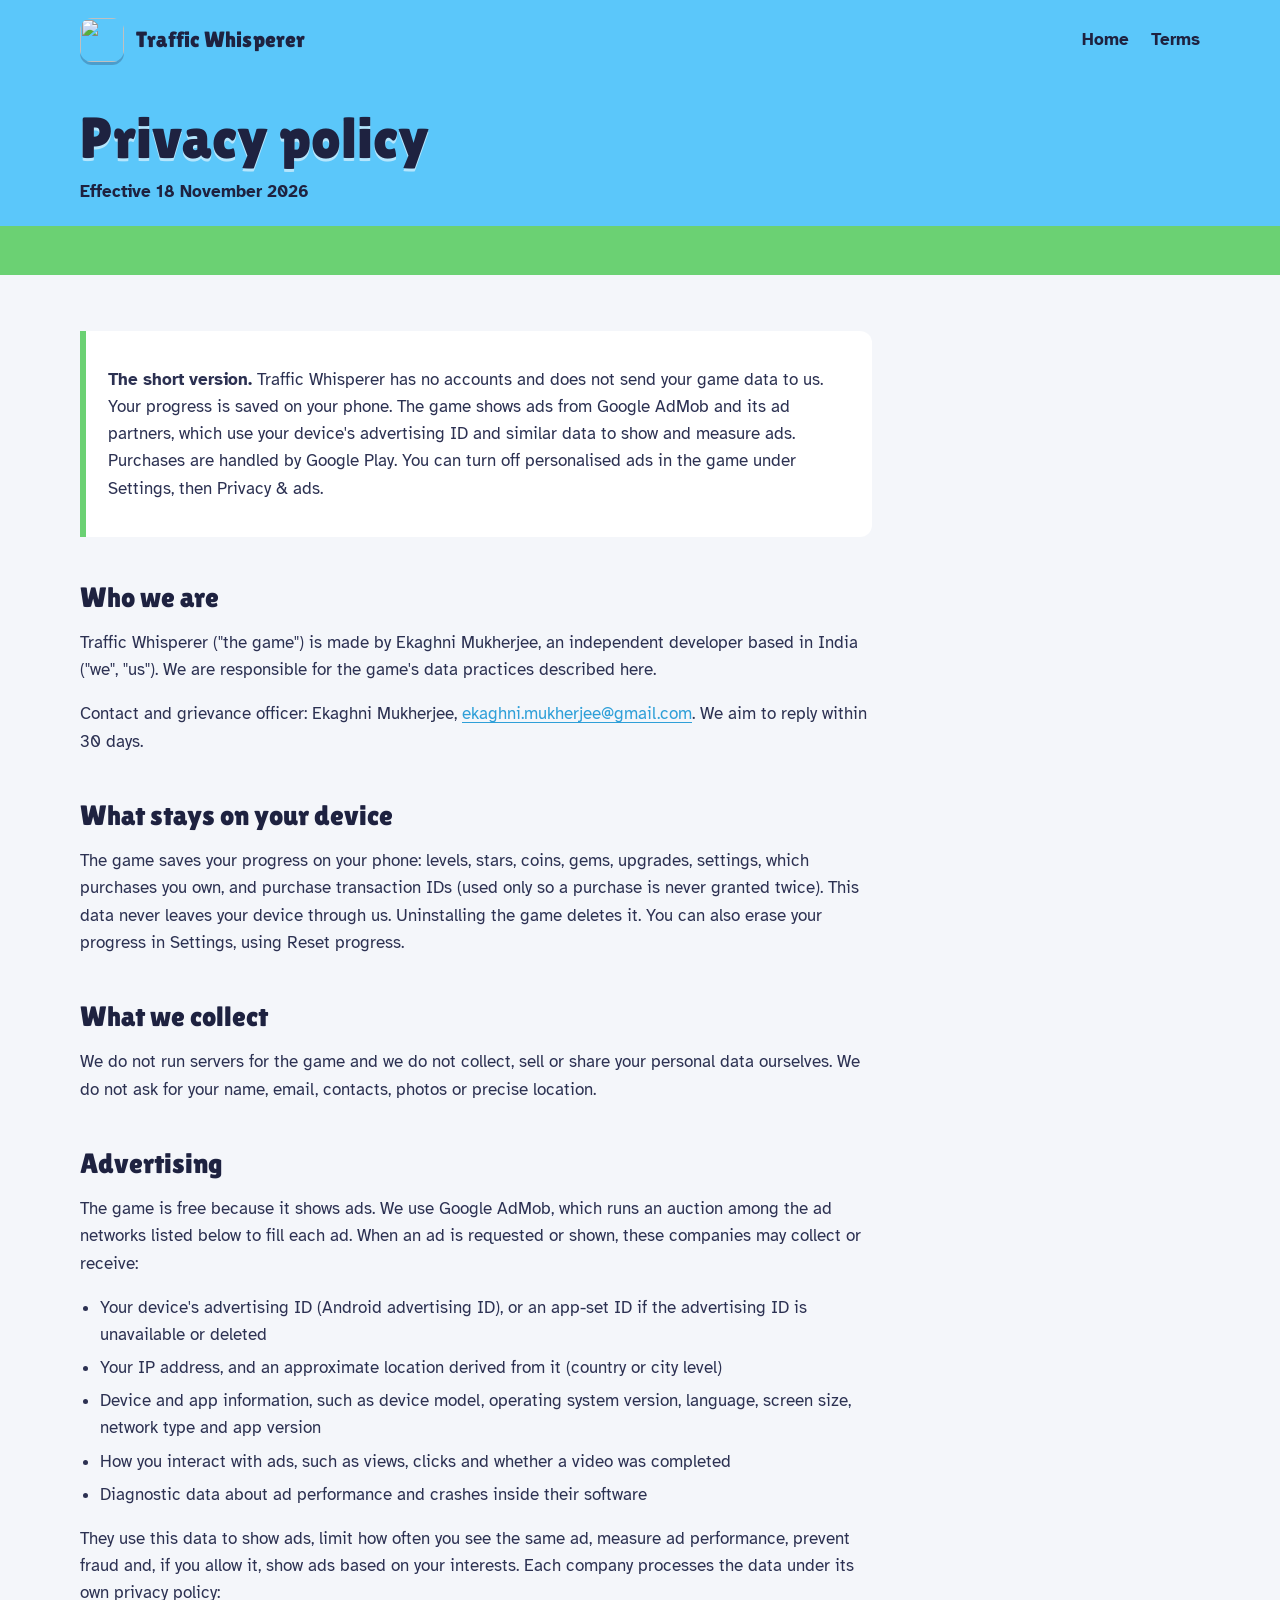
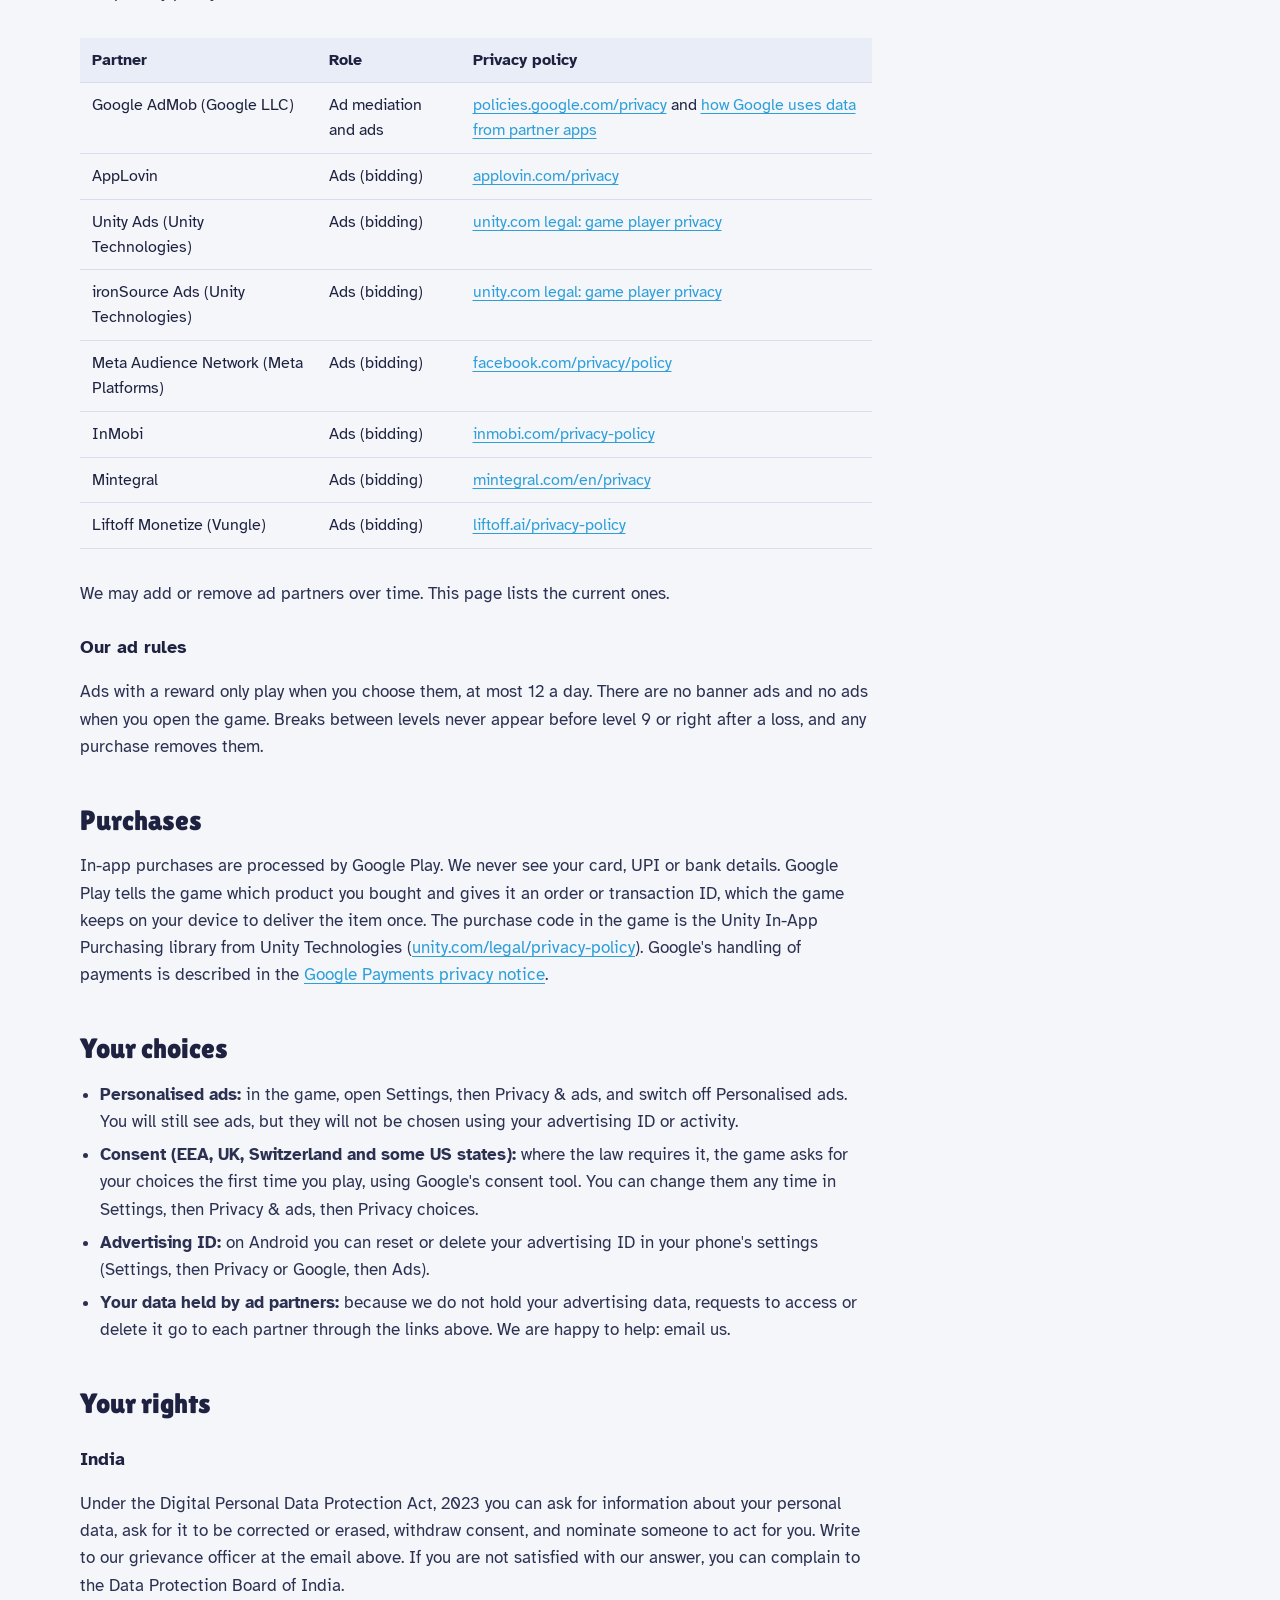
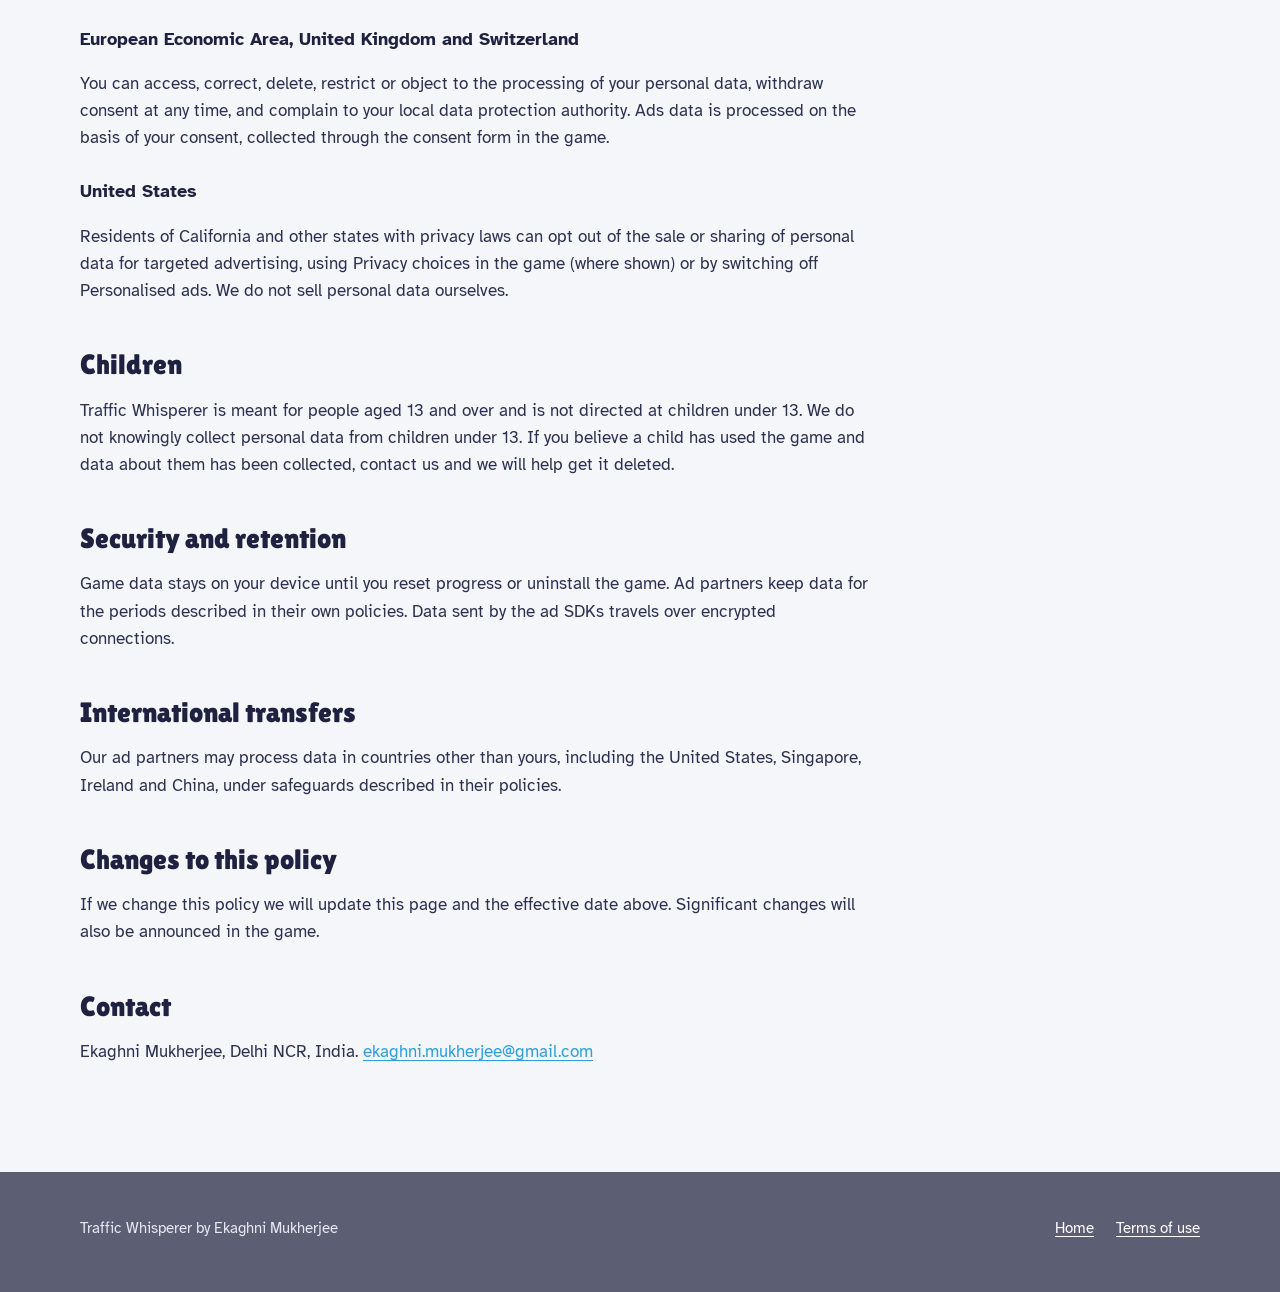
==== privacy.html @ b3f8e05a "Add landing page, privacy policy and terms" ====
<!doctype html>
<html lang="en">
<head>
  <meta charset="utf-8">
  <meta name="viewport" content="width=device-width, initial-scale=1">
  <title>Privacy Policy | Traffic Whisperer</title>
  <meta name="description" content="How the Traffic Whisperer game handles your data: what is stored on your device, what ad partners receive, and your choices.">
  <link rel="icon" href="assets/favicon.png">
  <link rel="preconnect" href="https://fonts.googleapis.com">
  <link rel="preconnect" href="https://fonts.gstatic.com" crossorigin>
  <link href="https://fonts.googleapis.com/css2?family=Atkinson+Hyperlegible:wght@400;700&family=Lilita+One&display=swap" rel="stylesheet">
  <link rel="stylesheet" href="style.css">
</head>
<body>
  <header class="bar">
    <div class="wrap">
      <a class="brand" href="./"><img src="assets/icon.png" alt="" width="44" height="44">Traffic Whisperer</a>
      <nav aria-label="Site"><a href="./">Home</a><a href="terms.html">Terms</a></nav>
    </div>
  </header>

  <div class="legal-head">
    <div class="wrap">
      <h1>Privacy policy</h1>
      <p>Effective 18 November 2026</p>
    </div>
  </div>

  <main class="legal">
    <div class="wrap">
      <article>
        <div class="summary">
          <p><strong>The short version.</strong> Traffic Whisperer has no accounts and does not send your game data to us. Your progress is saved on your phone. The game shows ads from Google AdMob and its ad partners, which use your device's advertising ID and similar data to show and measure ads. Purchases are handled by Google Play. You can turn off personalised ads in the game under Settings, then Privacy &amp; ads.</p>
        </div>

        <h2>Who we are</h2>
        <p>Traffic Whisperer ("the game") is made by Ekaghni Mukherjee, an independent developer based in India ("we", "us"). We are responsible for the game's data practices described here.</p>
        <p>Contact and grievance officer: Ekaghni Mukherjee, <a href="mailto:ekaghni.mukherjee@gmail.com">ekaghni.mukherjee@gmail.com</a>. We aim to reply within 30 days.</p>

        <h2>What stays on your device</h2>
        <p>The game saves your progress on your phone: levels, stars, coins, gems, upgrades, settings, which purchases you own, and purchase transaction IDs (used only so a purchase is never granted twice). This data never leaves your device through us. Uninstalling the game deletes it. You can also erase your progress in Settings, using Reset progress.</p>

        <h2>What we collect</h2>
        <p>We do not run servers for the game and we do not collect, sell or share your personal data ourselves. We do not ask for your name, email, contacts, photos or precise location.</p>

        <h2>Advertising</h2>
        <p>The game is free because it shows ads. We use Google AdMob, which runs an auction among the ad networks listed below to fill each ad. When an ad is requested or shown, these companies may collect or receive:</p>
        <ul>
          <li>Your device's advertising ID (Android advertising ID), or an app-set ID if the advertising ID is unavailable or deleted</li>
          <li>Your IP address, and an approximate location derived from it (country or city level)</li>
          <li>Device and app information, such as device model, operating system version, language, screen size, network type and app version</li>
          <li>How you interact with ads, such as views, clicks and whether a video was completed</li>
          <li>Diagnostic data about ad performance and crashes inside their software</li>
        </ul>
        <p>They use this data to show ads, limit how often you see the same ad, measure ad performance, prevent fraud and, if you allow it, show ads based on your interests. Each company processes the data under its own privacy policy:</p>
        <div class="tablewrap">
        <table>
          <thead><tr><th>Partner</th><th>Role</th><th>Privacy policy</th></tr></thead>
          <tbody>
            <tr><td>Google AdMob (Google LLC)</td><td>Ad mediation and ads</td><td><a href="https://policies.google.com/privacy">policies.google.com/privacy</a> and <a href="https://policies.google.com/technologies/partner-sites">how Google uses data from partner apps</a></td></tr>
            <tr><td>AppLovin</td><td>Ads (bidding)</td><td><a href="https://www.applovin.com/privacy/">applovin.com/privacy</a></td></tr>
            <tr><td>Unity Ads (Unity Technologies)</td><td>Ads (bidding)</td><td><a href="https://unity.com/legal/game-player-and-app-user-privacy-policy">unity.com legal: game player privacy</a></td></tr>
            <tr><td>ironSource Ads (Unity Technologies)</td><td>Ads (bidding)</td><td><a href="https://unity.com/legal/game-player-and-app-user-privacy-policy">unity.com legal: game player privacy</a></td></tr>
            <tr><td>Meta Audience Network (Meta Platforms)</td><td>Ads (bidding)</td><td><a href="https://www.facebook.com/privacy/policy/">facebook.com/privacy/policy</a></td></tr>
            <tr><td>InMobi</td><td>Ads (bidding)</td><td><a href="https://www.inmobi.com/privacy-policy">inmobi.com/privacy-policy</a></td></tr>
            <tr><td>Mintegral</td><td>Ads (bidding)</td><td><a href="https://www.mintegral.com/en/privacy">mintegral.com/en/privacy</a></td></tr>
            <tr><td>Liftoff Monetize (Vungle)</td><td>Ads (bidding)</td><td><a href="https://liftoff.ai/privacy-policy/">liftoff.ai/privacy-policy</a></td></tr>
          </tbody>
        </table>
        </div>
        <p>We may add or remove ad partners over time. This page lists the current ones.</p>

        <h3>Our ad rules</h3>
        <p>Ads with a reward only play when you choose them, at most 12 a day. There are no banner ads and no ads when you open the game. Breaks between levels never appear before level 9 or right after a loss, and any purchase removes them.</p>

        <h2>Purchases</h2>
        <p>In-app purchases are processed by Google Play. We never see your card, UPI or bank details. Google Play tells the game which product you bought and gives it an order or transaction ID, which the game keeps on your device to deliver the item once. The purchase code in the game is the Unity In-App Purchasing library from Unity Technologies (<a href="https://unity.com/legal/privacy-policy">unity.com/legal/privacy-policy</a>). Google's handling of payments is described in the <a href="https://payments.google.com/payments/apis-secure/u/0/get_legal_document?ldo=0&amp;ldt=privacynotice">Google Payments privacy notice</a>.</p>

        <h2>Your choices</h2>
        <ul>
          <li><strong>Personalised ads:</strong> in the game, open Settings, then Privacy &amp; ads, and switch off Personalised ads. You will still see ads, but they will not be chosen using your advertising ID or activity.</li>
          <li><strong>Consent (EEA, UK, Switzerland and some US states):</strong> where the law requires it, the game asks for your choices the first time you play, using Google's consent tool. You can change them any time in Settings, then Privacy &amp; ads, then Privacy choices.</li>
          <li><strong>Advertising ID:</strong> on Android you can reset or delete your advertising ID in your phone's settings (Settings, then Privacy or Google, then Ads).</li>
          <li><strong>Your data held by ad partners:</strong> because we do not hold your advertising data, requests to access or delete it go to each partner through the links above. We are happy to help: email us.</li>
        </ul>

        <h2>Your rights</h2>
        <h3>India</h3>
        <p>Under the Digital Personal Data Protection Act, 2023 you can ask for information about your personal data, ask for it to be corrected or erased, withdraw consent, and nominate someone to act for you. Write to our grievance officer at the email above. If you are not satisfied with our answer, you can complain to the Data Protection Board of India.</p>
        <h3>European Economic Area, United Kingdom and Switzerland</h3>
        <p>You can access, correct, delete, restrict or object to the processing of your personal data, withdraw consent at any time, and complain to your local data protection authority. Ads data is processed on the basis of your consent, collected through the consent form in the game.</p>
        <h3>United States</h3>
        <p>Residents of California and other states with privacy laws can opt out of the sale or sharing of personal data for targeted advertising, using Privacy choices in the game (where shown) or by switching off Personalised ads. We do not sell personal data ourselves.</p>

        <h2>Children</h2>
        <p>Traffic Whisperer is meant for people aged 13 and over and is not directed at children under 13. We do not knowingly collect personal data from children under 13. If you believe a child has used the game and data about them has been collected, contact us and we will help get it deleted.</p>

        <h2>Security and retention</h2>
        <p>Game data stays on your device until you reset progress or uninstall the game. Ad partners keep data for the periods described in their own policies. Data sent by the ad SDKs travels over encrypted connections.</p>

        <h2>International transfers</h2>
        <p>Our ad partners may process data in countries other than yours, including the United States, Singapore, Ireland and China, under safeguards described in their policies.</p>

        <h2>Changes to this policy</h2>
        <p>If we change this policy we will update this page and the effective date above. Significant changes will also be announced in the game.</p>

        <h2>Contact</h2>
        <p>Ekaghni Mukherjee, Delhi NCR, India. <a href="mailto:ekaghni.mukherjee@gmail.com">ekaghni.mukherjee@gmail.com</a></p>
      </article>
    </div>
  </main>

  <footer>
    <div class="wrap">
      <span>Traffic Whisperer by Ekaghni Mukherjee</span>
      <nav aria-label="Legal"><a href="./">Home</a><a href="terms.html">Terms of use</a></nav>
    </div>
  </footer>
</body>
</html>
---- style.css ----
/* Traffic Whisperer site: the game's own palette (sky, field, asphalt, destination colours) */
:root {
  --sky: #5BC7FA;
  --sky-deep: #2E9FD8;
  --field: #6BD173;
  --field-deep: #3FA64A;
  --asphalt: #5C5E73;
  --lane: #F4F6FA;
  --pink: #FF5C80;
  --sun: #FFD133;
  --orange: #FF9A3D;
  --purple: #9B6BFF;
  --teal: #2CC9B0;
  --ink: #1E2240;
  --ink-soft: #4A5070;
  --paper: #FFFFFF;
  --display: "Lilita One", "Arial Rounded MT Bold", system-ui, sans-serif;
  --body: "Atkinson Hyperlegible", system-ui, -apple-system, "Segoe UI", sans-serif;
}

* { box-sizing: border-box; }
html { -webkit-text-size-adjust: 100%; }
body {
  margin: 0;
  font-family: var(--body);
  font-size: 1.0625rem;
  line-height: 1.6;
  color: var(--ink);
  background: var(--lane);
}
img { max-width: 100%; display: block; }
a { color: var(--sky-deep); text-underline-offset: 3px; }
a:hover { color: var(--ink); }
:focus-visible { outline: 3px solid var(--sun); outline-offset: 3px; border-radius: 4px; }

.wrap { width: min(1120px, 100% - 32px); margin-inline: auto; }

/* ---------- top bar */
.bar { position: absolute; inset: 0 0 auto 0; z-index: 3; }
.bar .wrap { display: flex; align-items: center; justify-content: space-between; padding: 18px 0; }
.brand { display: flex; align-items: center; gap: 12px; text-decoration: none; color: var(--ink); font-family: var(--display); font-size: 1.35rem; letter-spacing: .01em; }
.brand img { width: 44px; height: 44px; border-radius: 12px; box-shadow: 0 3px 0 rgba(30,34,64,.25); }
.bar nav a { color: var(--ink); text-decoration: none; margin-left: 22px; font-weight: 700; }
.bar nav a:hover { text-decoration: underline; color: var(--ink); }

/* ---------- hero: the sky/field split of the app icon, with a road that draws itself */
.hero {
  position: relative;
  overflow: hidden;
  color: var(--ink);
  background: linear-gradient(180deg, #8ED8FB 0%, var(--sky) 54%, var(--field) 54.1%, var(--field-deep) 100%);
  min-height: 720px;
}
.hero .wrap { position: relative; z-index: 2; display: grid; grid-template-columns: minmax(0, 1fr); padding: 132px 0 0; }
.hero h1 {
  font-family: var(--display);
  font-weight: 400;
  font-size: clamp(2.9rem, 7.4vw, 5.6rem);
  line-height: .96;
  margin: 0;
  max-width: 11ch;
  text-shadow: 0 4px 0 rgba(255,255,255,.55);
}
.hero p.lede { font-size: 1.25rem; max-width: 34ch; margin: 22px 0 30px; color: var(--ink); font-weight: 700; }
.store {
  display: inline-flex; align-items: center; gap: 12px;
  background: var(--ink); color: var(--paper); text-decoration: none;
  padding: 14px 22px; border-radius: 14px; font-weight: 700;
  box-shadow: 0 5px 0 #0E1130;
  width: fit-content;
}
.store small { display: block; font-weight: 400; opacity: .8; font-size: .8rem; }
.store svg { width: 26px; height: 26px; }
.store[aria-disabled="true"] { cursor: default; }

.scene { position: absolute; inset: 0; z-index: 1; pointer-events: none; }
.scene svg { width: 100%; height: 100%; }
.road-edge { fill: none; stroke: var(--lane); stroke-width: 74; stroke-linecap: round; stroke-linejoin: round; }
.road { fill: none; stroke: var(--asphalt); stroke-width: 62; stroke-linecap: round; stroke-linejoin: round; }
.lane-mark { fill: none; stroke: #FFFBE6; stroke-width: 4; stroke-dasharray: 22 20; stroke-linecap: round; }
.draw { stroke-dasharray: 2400; stroke-dashoffset: 2400; animation: draw 2.4s cubic-bezier(.6,.05,.25,1) .25s forwards; }
.draw-late { opacity: 0; animation: appear .4s ease 2.5s forwards; }
.car { opacity: 0; animation: appear .3s ease 2.6s forwards; }
@keyframes draw { to { stroke-dashoffset: 0; } }
@keyframes appear { to { opacity: 1; } }

/* ---------- sections */
section { padding: 96px 0; }
h2 { font-family: var(--display); font-weight: 400; font-size: clamp(2rem, 4.4vw, 3rem); line-height: 1.05; margin: 0 0 18px; max-width: 22ch; text-wrap: balance; }
.intro { color: var(--ink-soft); font-size: 1.15rem; max-width: 56ch; margin: 0 0 48px; }

/* the core loop really is a sequence: stops along one road */
.route { position: relative; display: grid; gap: 42px; padding-left: 92px; max-width: 760px; }
.route::before {
  content: ""; position: absolute; left: 30px; top: 8px; bottom: 8px; width: 22px;
  background: var(--asphalt); border-radius: 11px;
  box-shadow: inset 0 0 0 3px var(--lane), 0 0 0 0 transparent;
}
.route::after {
  content: ""; position: absolute; left: 40px; top: 24px; bottom: 24px; width: 2px;
  background: repeating-linear-gradient(to bottom, #FFFBE6 0 14px, transparent 14px 28px);
}
.stop { position: relative; }
.stop .pin {
  position: absolute; left: -92px; top: -4px; width: 82px; display: flex; justify-content: center;
}
.stop .pin span {
  width: 46px; height: 46px; border-radius: 50%; display: grid; place-items: center;
  font-family: var(--display); font-size: 1.4rem; color: var(--paper);
  border: 4px solid var(--lane); position: relative; z-index: 1;
}
.stop:nth-child(1) .pin span { background: var(--sky-deep); }
.stop:nth-child(2) .pin span { background: var(--orange); }
.stop:nth-child(3) .pin span { background: var(--field-deep); }
.stop h3 { font-family: var(--display); font-weight: 400; font-size: 1.7rem; margin: 0 0 6px; }
.stop p { margin: 0; color: var(--ink-soft); max-width: 58ch; }

/* screenshots */
.shots { background: var(--ink); color: var(--paper); }
.shots .intro { color: #C9CDE6; }
.strip { display: grid; grid-template-columns: repeat(3, minmax(0, 1fr)); gap: 28px; align-items: start; max-width: 880px; padding-bottom: 36px; }
.phone {
  margin: 0; background: #0E1130; border-radius: 34px; padding: 10px;
  box-shadow: 0 0 0 2px #343A63, 0 18px 40px rgba(0,0,0,.35);
}
.phone img { border-radius: 26px; width: 100%; aspect-ratio: 2 / 3; object-fit: cover; background: #283060; }
.phone figcaption { text-align: center; font-size: .95rem; color: #C9CDE6; padding: 12px 6px 4px; }
.strip .phone:nth-child(2) { transform: translateY(36px); }

/* hazards as road signs */
.signs { display: grid; grid-template-columns: repeat(auto-fit, minmax(150px, 1fr)); gap: 30px 24px; margin-top: 8px; }
.sign { text-align: left; }
.sign svg { width: 64px; height: 64px; margin-bottom: 10px; }
.sign h3 { font-family: var(--display); font-weight: 400; font-size: 1.25rem; margin: 0 0 2px; }
.sign p { margin: 0; color: var(--ink-soft); font-size: .98rem; }

/* fair ads */
.fair { background: var(--paper); }
.fair .cols { display: grid; grid-template-columns: 1fr 1fr; gap: 56px; align-items: start; }
.fair ul { list-style: none; padding: 0; margin: 0; display: grid; gap: 16px; }
.fair li { padding-left: 38px; position: relative; }
.fair li::before {
  content: ""; position: absolute; left: 0; top: 3px; width: 22px; height: 22px; border-radius: 50%;
  background: var(--field) url("data:image/svg+xml,%3Csvg xmlns='http://www.w3.org/2000/svg' viewBox='0 0 24 24'%3E%3Cpath d='M6 12.5l4 4 8-9' fill='none' stroke='white' stroke-width='3' stroke-linecap='round' stroke-linejoin='round'/%3E%3C/svg%3E") center/16px no-repeat;
}

/* footer */
footer { background: var(--asphalt); color: #E6E8F2; padding: 44px 0 52px; font-size: .95rem; }
footer .wrap { display: flex; flex-wrap: wrap; gap: 18px 32px; justify-content: space-between; align-items: center; }
footer a { color: var(--paper); }
footer nav { display: flex; flex-wrap: wrap; gap: 8px 22px; }

/* ---------- legal pages */
.legal-head { background: linear-gradient(180deg, var(--sky) 0%, var(--sky) 82%, var(--field) 82.1%, var(--field) 100%); color: var(--ink); padding: 110px 0 70px; }
.legal-head h1 { font-family: var(--display); font-weight: 400; font-size: clamp(2.4rem, 6vw, 3.6rem); margin: 0; line-height: 1; text-shadow: 0 3px 0 rgba(255,255,255,.55); }
.legal-head p { margin: 10px 0 0; color: var(--ink); font-weight: 700; }
.legal { padding: 56px 0 90px; }
.legal article { max-width: 72ch; }
.legal h2 { font-size: 1.75rem; margin: 46px 0 10px; max-width: none; }
.legal h3 { font-size: 1.1rem; margin: 26px 0 6px; }
.legal p, .legal li { color: #2C3152; }
.legal ul { padding-left: 1.2em; }
.legal li { margin: 6px 0; }
.legal table { border-collapse: collapse; width: 100%; margin: 14px 0; font-size: .97rem; }
.legal th, .legal td { text-align: left; padding: 10px 12px; border-bottom: 1px solid #D8DCEB; vertical-align: top; }
.legal th { background: #E9EDF7; }
.legal .summary { background: var(--paper); border-left: 6px solid var(--field); padding: 18px 22px; border-radius: 0 12px 12px 0; }
.legal .tablewrap { overflow-x: auto; }

@media (max-width: 860px) {
  .hero { min-height: 760px; background: linear-gradient(180deg, #8ED8FB 0%, var(--sky) 62%, var(--field) 62.1%, var(--field-deep) 100%); }
  .hero .wrap { padding-top: 112px; }
  .strip { grid-template-columns: 1fr; max-width: 320px; margin-inline: auto; }
  .strip .phone:nth-child(2) { transform: none; }
  .fair .cols { grid-template-columns: 1fr; gap: 28px; }
  .bar nav a { margin-left: 14px; font-size: .95rem; }
  section { padding: 72px 0; }
}
@media (max-width: 520px) {
  .bar nav a.hide-sm { display: none; }
  .route { padding-left: 72px; }
  .route::before { left: 20px; }
  .route::after { left: 30px; }
  .stop .pin { left: -72px; width: 62px; }
}
@media (prefers-reduced-motion: reduce) {
  .draw { animation: none; stroke-dashoffset: 0; }
  .draw-late, .car { animation: none; opacity: 1; }
  .car animateMotion { display: none; }
}
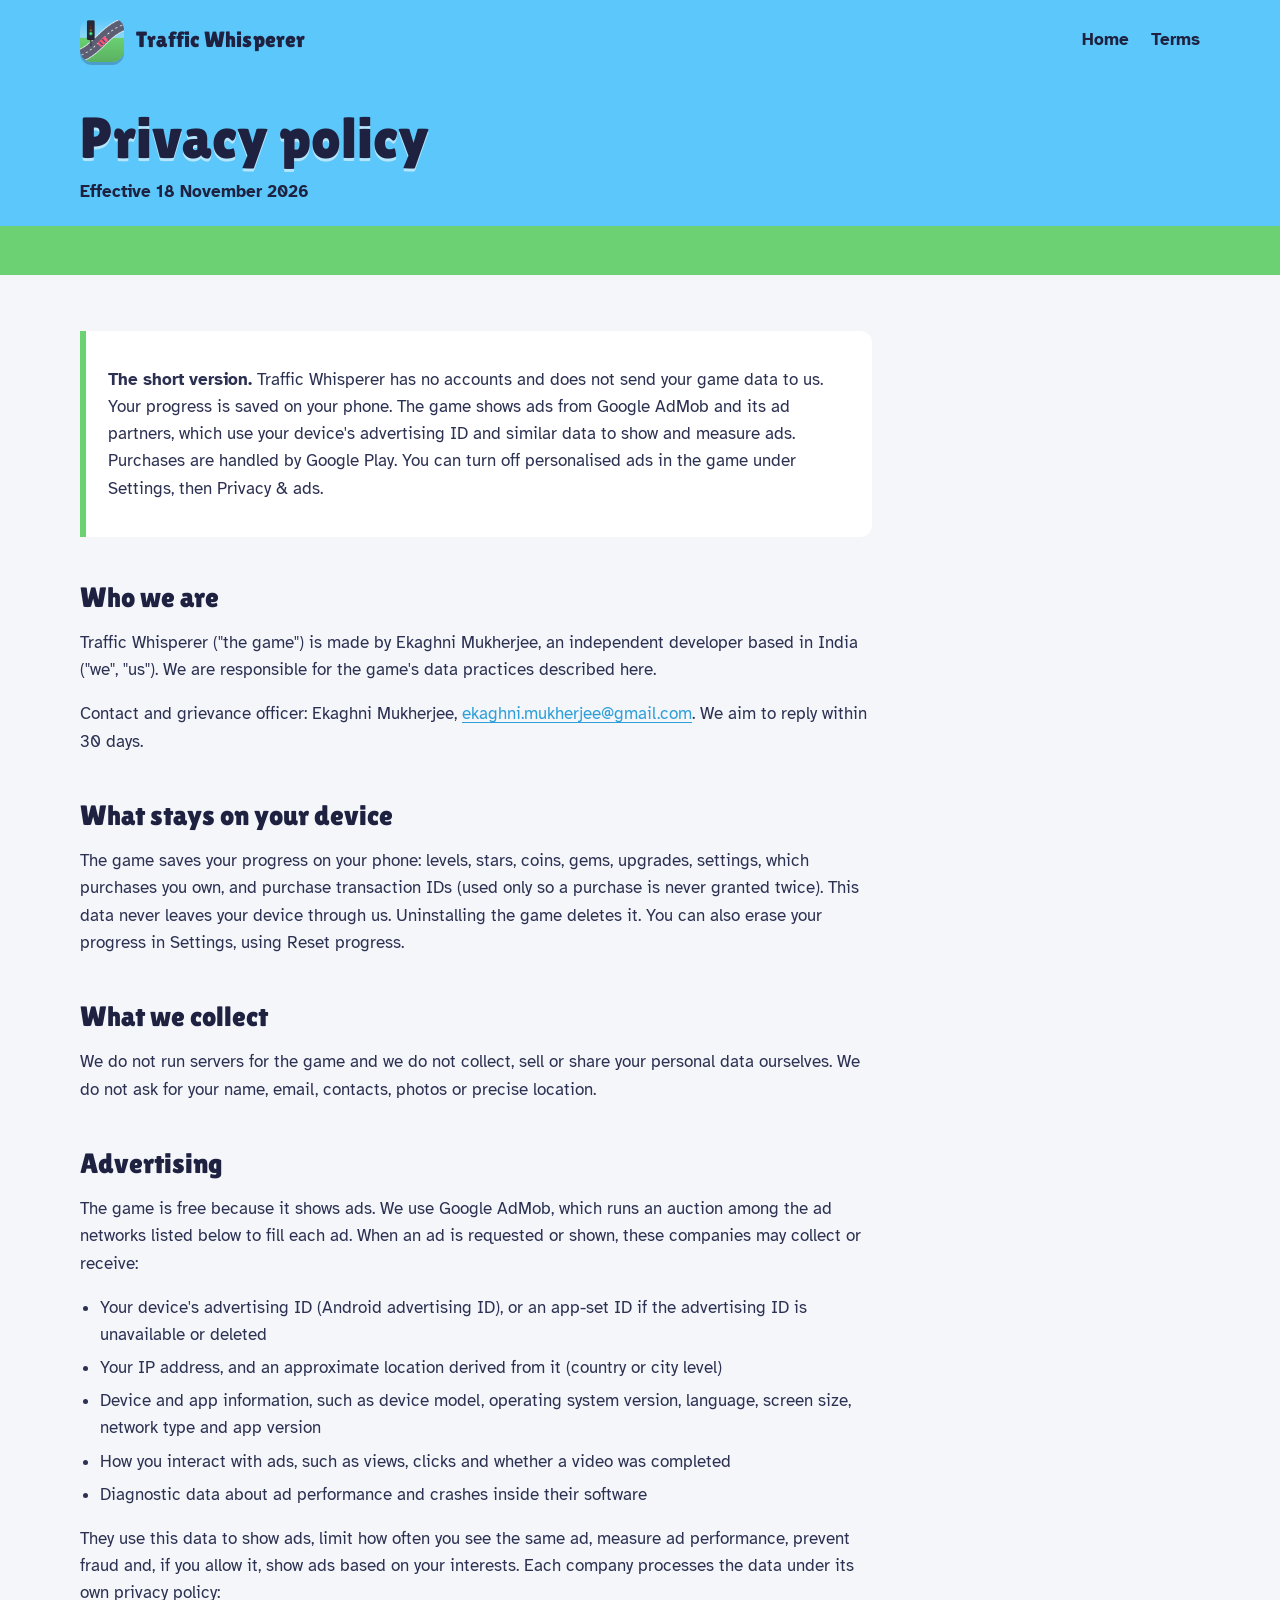
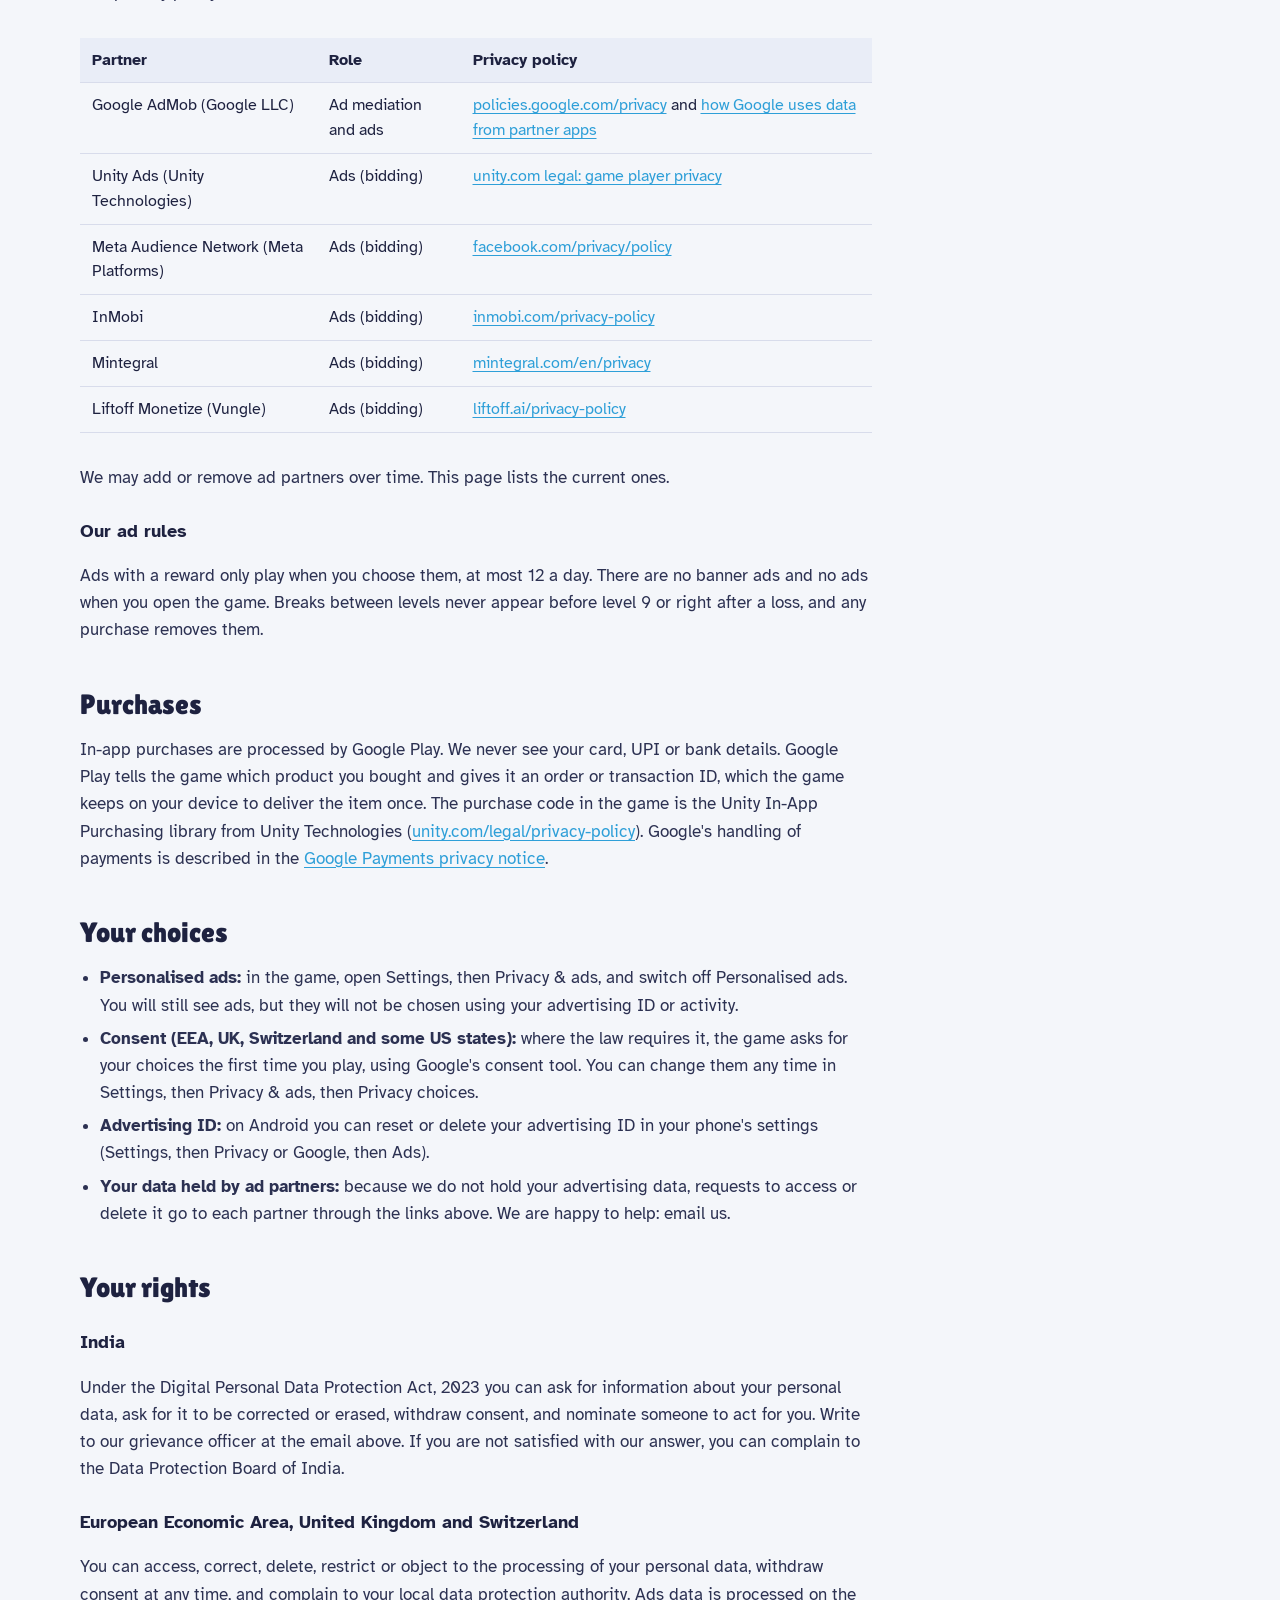
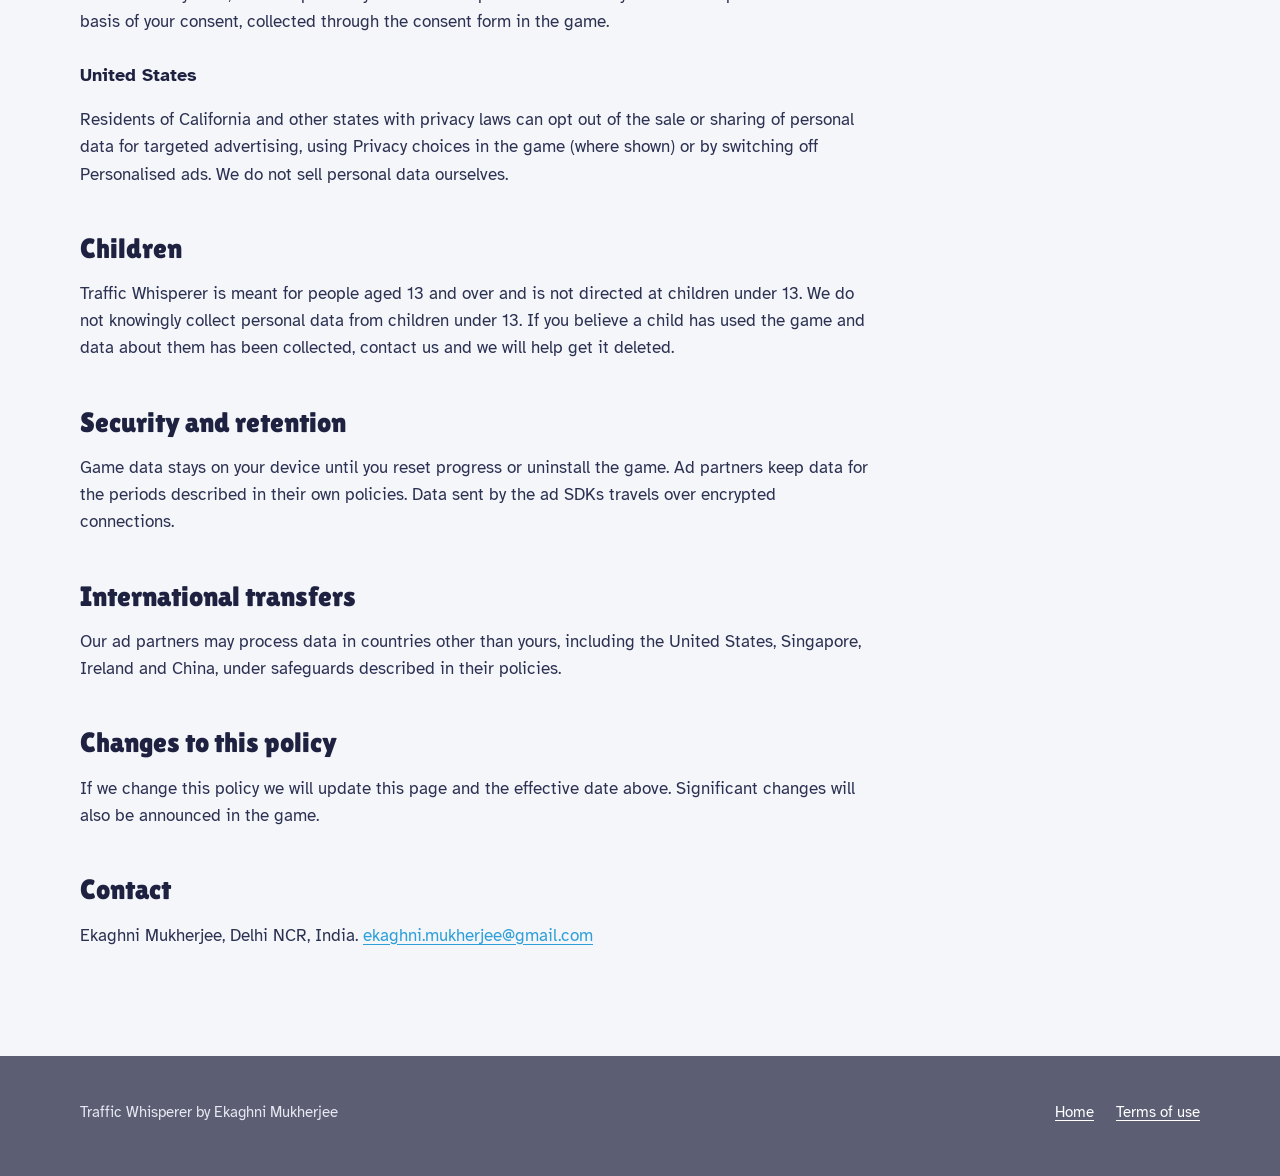
==== commit 9de5faba: "Update ad partner list in privacy policy" ====
--- a/privacy.html
+++ b/privacy.html
@@ -1,120 +1,118 @@
-<!doctype html>
-<html lang="en">
-<head>
-  <meta charset="utf-8">
-  <meta name="viewport" content="width=device-width, initial-scale=1">
-  <title>Privacy Policy | Traffic Whisperer</title>
-  <meta name="description" content="How the Traffic Whisperer game handles your data: what is stored on your device, what ad partners receive, and your choices.">
-  <link rel="icon" href="assets/favicon.png">
-  <link rel="preconnect" href="https://fonts.googleapis.com">
-  <link rel="preconnect" href="https://fonts.gstatic.com" crossorigin>
-  <link href="https://fonts.googleapis.com/css2?family=Atkinson+Hyperlegible:wght@400;700&family=Lilita+One&display=swap" rel="stylesheet">
-  <link rel="stylesheet" href="style.css">
-</head>
-<body>
-  <header class="bar">
-    <div class="wrap">
-      <a class="brand" href="./"><img src="assets/icon.png" alt="" width="44" height="44">Traffic Whisperer</a>
-      <nav aria-label="Site"><a href="./">Home</a><a href="terms.html">Terms</a></nav>
-    </div>
-  </header>
-
-  <div class="legal-head">
-    <div class="wrap">
-      <h1>Privacy policy</h1>
-      <p>Effective 18 November 2026</p>
-    </div>
-  </div>
-
-  <main class="legal">
-    <div class="wrap">
-      <article>
-        <div class="summary">
-          <p><strong>The short version.</strong> Traffic Whisperer has no accounts and does not send your game data to us. Your progress is saved on your phone. The game shows ads from Google AdMob and its ad partners, which use your device's advertising ID and similar data to show and measure ads. Purchases are handled by Google Play. You can turn off personalised ads in the game under Settings, then Privacy &amp; ads.</p>
-        </div>
-
-        <h2>Who we are</h2>
-        <p>Traffic Whisperer ("the game") is made by Ekaghni Mukherjee, an independent developer based in India ("we", "us"). We are responsible for the game's data practices described here.</p>
-        <p>Contact and grievance officer: Ekaghni Mukherjee, <a href="mailto:ekaghni.mukherjee@gmail.com">ekaghni.mukherjee@gmail.com</a>. We aim to reply within 30 days.</p>
-
-        <h2>What stays on your device</h2>
-        <p>The game saves your progress on your phone: levels, stars, coins, gems, upgrades, settings, which purchases you own, and purchase transaction IDs (used only so a purchase is never granted twice). This data never leaves your device through us. Uninstalling the game deletes it. You can also erase your progress in Settings, using Reset progress.</p>
-
-        <h2>What we collect</h2>
-        <p>We do not run servers for the game and we do not collect, sell or share your personal data ourselves. We do not ask for your name, email, contacts, photos or precise location.</p>
-
-        <h2>Advertising</h2>
-        <p>The game is free because it shows ads. We use Google AdMob, which runs an auction among the ad networks listed below to fill each ad. When an ad is requested or shown, these companies may collect or receive:</p>
-        <ul>
-          <li>Your device's advertising ID (Android advertising ID), or an app-set ID if the advertising ID is unavailable or deleted</li>
-          <li>Your IP address, and an approximate location derived from it (country or city level)</li>
-          <li>Device and app information, such as device model, operating system version, language, screen size, network type and app version</li>
-          <li>How you interact with ads, such as views, clicks and whether a video was completed</li>
-          <li>Diagnostic data about ad performance and crashes inside their software</li>
-        </ul>
-        <p>They use this data to show ads, limit how often you see the same ad, measure ad performance, prevent fraud and, if you allow it, show ads based on your interests. Each company processes the data under its own privacy policy:</p>
-        <div class="tablewrap">
-        <table>
-          <thead><tr><th>Partner</th><th>Role</th><th>Privacy policy</th></tr></thead>
-          <tbody>
-            <tr><td>Google AdMob (Google LLC)</td><td>Ad mediation and ads</td><td><a href="https://policies.google.com/privacy">policies.google.com/privacy</a> and <a href="https://policies.google.com/technologies/partner-sites">how Google uses data from partner apps</a></td></tr>
-            <tr><td>AppLovin</td><td>Ads (bidding)</td><td><a href="https://www.applovin.com/privacy/">applovin.com/privacy</a></td></tr>
-            <tr><td>Unity Ads (Unity Technologies)</td><td>Ads (bidding)</td><td><a href="https://unity.com/legal/game-player-and-app-user-privacy-policy">unity.com legal: game player privacy</a></td></tr>
-            <tr><td>ironSource Ads (Unity Technologies)</td><td>Ads (bidding)</td><td><a href="https://unity.com/legal/game-player-and-app-user-privacy-policy">unity.com legal: game player privacy</a></td></tr>
-            <tr><td>Meta Audience Network (Meta Platforms)</td><td>Ads (bidding)</td><td><a href="https://www.facebook.com/privacy/policy/">facebook.com/privacy/policy</a></td></tr>
-            <tr><td>InMobi</td><td>Ads (bidding)</td><td><a href="https://www.inmobi.com/privacy-policy">inmobi.com/privacy-policy</a></td></tr>
-            <tr><td>Mintegral</td><td>Ads (bidding)</td><td><a href="https://www.mintegral.com/en/privacy">mintegral.com/en/privacy</a></td></tr>
-            <tr><td>Liftoff Monetize (Vungle)</td><td>Ads (bidding)</td><td><a href="https://liftoff.ai/privacy-policy/">liftoff.ai/privacy-policy</a></td></tr>
-          </tbody>
-        </table>
-        </div>
-        <p>We may add or remove ad partners over time. This page lists the current ones.</p>
-
-        <h3>Our ad rules</h3>
-        <p>Ads with a reward only play when you choose them, at most 12 a day. There are no banner ads and no ads when you open the game. Breaks between levels never appear before level 9 or right after a loss, and any purchase removes them.</p>
-
-        <h2>Purchases</h2>
-        <p>In-app purchases are processed by Google Play. We never see your card, UPI or bank details. Google Play tells the game which product you bought and gives it an order or transaction ID, which the game keeps on your device to deliver the item once. The purchase code in the game is the Unity In-App Purchasing library from Unity Technologies (<a href="https://unity.com/legal/privacy-policy">unity.com/legal/privacy-policy</a>). Google's handling of payments is described in the <a href="https://payments.google.com/payments/apis-secure/u/0/get_legal_document?ldo=0&amp;ldt=privacynotice">Google Payments privacy notice</a>.</p>
-
-        <h2>Your choices</h2>
-        <ul>
-          <li><strong>Personalised ads:</strong> in the game, open Settings, then Privacy &amp; ads, and switch off Personalised ads. You will still see ads, but they will not be chosen using your advertising ID or activity.</li>
-          <li><strong>Consent (EEA, UK, Switzerland and some US states):</strong> where the law requires it, the game asks for your choices the first time you play, using Google's consent tool. You can change them any time in Settings, then Privacy &amp; ads, then Privacy choices.</li>
-          <li><strong>Advertising ID:</strong> on Android you can reset or delete your advertising ID in your phone's settings (Settings, then Privacy or Google, then Ads).</li>
-          <li><strong>Your data held by ad partners:</strong> because we do not hold your advertising data, requests to access or delete it go to each partner through the links above. We are happy to help: email us.</li>
-        </ul>
-
-        <h2>Your rights</h2>
-        <h3>India</h3>
-        <p>Under the Digital Personal Data Protection Act, 2023 you can ask for information about your personal data, ask for it to be corrected or erased, withdraw consent, and nominate someone to act for you. Write to our grievance officer at the email above. If you are not satisfied with our answer, you can complain to the Data Protection Board of India.</p>
-        <h3>European Economic Area, United Kingdom and Switzerland</h3>
-        <p>You can access, correct, delete, restrict or object to the processing of your personal data, withdraw consent at any time, and complain to your local data protection authority. Ads data is processed on the basis of your consent, collected through the consent form in the game.</p>
-        <h3>United States</h3>
-        <p>Residents of California and other states with privacy laws can opt out of the sale or sharing of personal data for targeted advertising, using Privacy choices in the game (where shown) or by switching off Personalised ads. We do not sell personal data ourselves.</p>
-
-        <h2>Children</h2>
-        <p>Traffic Whisperer is meant for people aged 13 and over and is not directed at children under 13. We do not knowingly collect personal data from children under 13. If you believe a child has used the game and data about them has been collected, contact us and we will help get it deleted.</p>
-
-        <h2>Security and retention</h2>
-        <p>Game data stays on your device until you reset progress or uninstall the game. Ad partners keep data for the periods described in their own policies. Data sent by the ad SDKs travels over encrypted connections.</p>
-
-        <h2>International transfers</h2>
-        <p>Our ad partners may process data in countries other than yours, including the United States, Singapore, Ireland and China, under safeguards described in their policies.</p>
-
-        <h2>Changes to this policy</h2>
-        <p>If we change this policy we will update this page and the effective date above. Significant changes will also be announced in the game.</p>
-
-        <h2>Contact</h2>
-        <p>Ekaghni Mukherjee, Delhi NCR, India. <a href="mailto:ekaghni.mukherjee@gmail.com">ekaghni.mukherjee@gmail.com</a></p>
-      </article>
-    </div>
-  </main>
-
-  <footer>
-    <div class="wrap">
-      <span>Traffic Whisperer by Ekaghni Mukherjee</span>
-      <nav aria-label="Legal"><a href="./">Home</a><a href="terms.html">Terms of use</a></nav>
-    </div>
-  </footer>
-</body>
-</html>
+<!doctype html>
+<html lang="en">
+<head>
+  <meta charset="utf-8">
+  <meta name="viewport" content="width=device-width, initial-scale=1">
+  <title>Privacy Policy | Traffic Whisperer</title>
+  <meta name="description" content="How the Traffic Whisperer game handles your data: what is stored on your device, what ad partners receive, and your choices.">
+  <link rel="icon" href="assets/favicon.png">
+  <link rel="preconnect" href="https://fonts.googleapis.com">
+  <link rel="preconnect" href="https://fonts.gstatic.com" crossorigin>
+  <link href="https://fonts.googleapis.com/css2?family=Atkinson+Hyperlegible:wght@400;700&family=Lilita+One&display=swap" rel="stylesheet">
+  <link rel="stylesheet" href="style.css">
+</head>
+<body>
+  <header class="bar">
+    <div class="wrap">
+      <a class="brand" href="./"><img src="assets/icon.png" alt="" width="44" height="44">Traffic Whisperer</a>
+      <nav aria-label="Site"><a href="./">Home</a><a href="terms.html">Terms</a></nav>
+    </div>
+  </header>
+
+  <div class="legal-head">
+    <div class="wrap">
+      <h1>Privacy policy</h1>
+      <p>Effective 18 November 2026</p>
+    </div>
+  </div>
+
+  <main class="legal">
+    <div class="wrap">
+      <article>
+        <div class="summary">
+          <p><strong>The short version.</strong> Traffic Whisperer has no accounts and does not send your game data to us. Your progress is saved on your phone. The game shows ads from Google AdMob and its ad partners, which use your device's advertising ID and similar data to show and measure ads. Purchases are handled by Google Play. You can turn off personalised ads in the game under Settings, then Privacy &amp; ads.</p>
+        </div>
+
+        <h2>Who we are</h2>
+        <p>Traffic Whisperer ("the game") is made by Ekaghni Mukherjee, an independent developer based in India ("we", "us"). We are responsible for the game's data practices described here.</p>
+        <p>Contact and grievance officer: Ekaghni Mukherjee, <a href="mailto:ekaghni.mukherjee@gmail.com">ekaghni.mukherjee@gmail.com</a>. We aim to reply within 30 days.</p>
+
+        <h2>What stays on your device</h2>
+        <p>The game saves your progress on your phone: levels, stars, coins, gems, upgrades, settings, which purchases you own, and purchase transaction IDs (used only so a purchase is never granted twice). This data never leaves your device through us. Uninstalling the game deletes it. You can also erase your progress in Settings, using Reset progress.</p>
+
+        <h2>What we collect</h2>
+        <p>We do not run servers for the game and we do not collect, sell or share your personal data ourselves. We do not ask for your name, email, contacts, photos or precise location.</p>
+
+        <h2>Advertising</h2>
+        <p>The game is free because it shows ads. We use Google AdMob, which runs an auction among the ad networks listed below to fill each ad. When an ad is requested or shown, these companies may collect or receive:</p>
+        <ul>
+          <li>Your device's advertising ID (Android advertising ID), or an app-set ID if the advertising ID is unavailable or deleted</li>
+          <li>Your IP address, and an approximate location derived from it (country or city level)</li>
+          <li>Device and app information, such as device model, operating system version, language, screen size, network type and app version</li>
+          <li>How you interact with ads, such as views, clicks and whether a video was completed</li>
+          <li>Diagnostic data about ad performance and crashes inside their software</li>
+        </ul>
+        <p>They use this data to show ads, limit how often you see the same ad, measure ad performance, prevent fraud and, if you allow it, show ads based on your interests. Each company processes the data under its own privacy policy:</p>
+        <div class="tablewrap">
+        <table>
+          <thead><tr><th>Partner</th><th>Role</th><th>Privacy policy</th></tr></thead>
+          <tbody>
+            <tr><td>Google AdMob (Google LLC)</td><td>Ad mediation and ads</td><td><a href="https://policies.google.com/privacy">policies.google.com/privacy</a> and <a href="https://policies.google.com/technologies/partner-sites">how Google uses data from partner apps</a></td></tr>
+            <tr><td>Unity Ads (Unity Technologies)</td><td>Ads (bidding)</td><td><a href="https://unity.com/legal/game-player-and-app-user-privacy-policy">unity.com legal: game player privacy</a></td></tr>
+            <tr><td>Meta Audience Network (Meta Platforms)</td><td>Ads (bidding)</td><td><a href="https://www.facebook.com/privacy/policy/">facebook.com/privacy/policy</a></td></tr>
+            <tr><td>InMobi</td><td>Ads (bidding)</td><td><a href="https://www.inmobi.com/privacy-policy">inmobi.com/privacy-policy</a></td></tr>
+            <tr><td>Mintegral</td><td>Ads (bidding)</td><td><a href="https://www.mintegral.com/en/privacy">mintegral.com/en/privacy</a></td></tr>
+            <tr><td>Liftoff Monetize (Vungle)</td><td>Ads (bidding)</td><td><a href="https://liftoff.ai/privacy-policy/">liftoff.ai/privacy-policy</a></td></tr>
+          </tbody>
+        </table>
+        </div>
+        <p>We may add or remove ad partners over time. This page lists the current ones.</p>
+
+        <h3>Our ad rules</h3>
+        <p>Ads with a reward only play when you choose them, at most 12 a day. There are no banner ads and no ads when you open the game. Breaks between levels never appear before level 9 or right after a loss, and any purchase removes them.</p>
+
+        <h2>Purchases</h2>
+        <p>In-app purchases are processed by Google Play. We never see your card, UPI or bank details. Google Play tells the game which product you bought and gives it an order or transaction ID, which the game keeps on your device to deliver the item once. The purchase code in the game is the Unity In-App Purchasing library from Unity Technologies (<a href="https://unity.com/legal/privacy-policy">unity.com/legal/privacy-policy</a>). Google's handling of payments is described in the <a href="https://payments.google.com/payments/apis-secure/u/0/get_legal_document?ldo=0&amp;ldt=privacynotice">Google Payments privacy notice</a>.</p>
+
+        <h2>Your choices</h2>
+        <ul>
+          <li><strong>Personalised ads:</strong> in the game, open Settings, then Privacy &amp; ads, and switch off Personalised ads. You will still see ads, but they will not be chosen using your advertising ID or activity.</li>
+          <li><strong>Consent (EEA, UK, Switzerland and some US states):</strong> where the law requires it, the game asks for your choices the first time you play, using Google's consent tool. You can change them any time in Settings, then Privacy &amp; ads, then Privacy choices.</li>
+          <li><strong>Advertising ID:</strong> on Android you can reset or delete your advertising ID in your phone's settings (Settings, then Privacy or Google, then Ads).</li>
+          <li><strong>Your data held by ad partners:</strong> because we do not hold your advertising data, requests to access or delete it go to each partner through the links above. We are happy to help: email us.</li>
+        </ul>
+
+        <h2>Your rights</h2>
+        <h3>India</h3>
+        <p>Under the Digital Personal Data Protection Act, 2023 you can ask for information about your personal data, ask for it to be corrected or erased, withdraw consent, and nominate someone to act for you. Write to our grievance officer at the email above. If you are not satisfied with our answer, you can complain to the Data Protection Board of India.</p>
+        <h3>European Economic Area, United Kingdom and Switzerland</h3>
+        <p>You can access, correct, delete, restrict or object to the processing of your personal data, withdraw consent at any time, and complain to your local data protection authority. Ads data is processed on the basis of your consent, collected through the consent form in the game.</p>
+        <h3>United States</h3>
+        <p>Residents of California and other states with privacy laws can opt out of the sale or sharing of personal data for targeted advertising, using Privacy choices in the game (where shown) or by switching off Personalised ads. We do not sell personal data ourselves.</p>
+
+        <h2>Children</h2>
+        <p>Traffic Whisperer is meant for people aged 13 and over and is not directed at children under 13. We do not knowingly collect personal data from children under 13. If you believe a child has used the game and data about them has been collected, contact us and we will help get it deleted.</p>
+
+        <h2>Security and retention</h2>
+        <p>Game data stays on your device until you reset progress or uninstall the game. Ad partners keep data for the periods described in their own policies. Data sent by the ad SDKs travels over encrypted connections.</p>
+
+        <h2>International transfers</h2>
+        <p>Our ad partners may process data in countries other than yours, including the United States, Singapore, Ireland and China, under safeguards described in their policies.</p>
+
+        <h2>Changes to this policy</h2>
+        <p>If we change this policy we will update this page and the effective date above. Significant changes will also be announced in the game.</p>
+
+        <h2>Contact</h2>
+        <p>Ekaghni Mukherjee, Delhi NCR, India. <a href="mailto:ekaghni.mukherjee@gmail.com">ekaghni.mukherjee@gmail.com</a></p>
+      </article>
+    </div>
+  </main>
+
+  <footer>
+    <div class="wrap">
+      <span>Traffic Whisperer by Ekaghni Mukherjee</span>
+      <nav aria-label="Legal"><a href="./">Home</a><a href="terms.html">Terms of use</a></nav>
+    </div>
+  </footer>
+</body>
+</html>
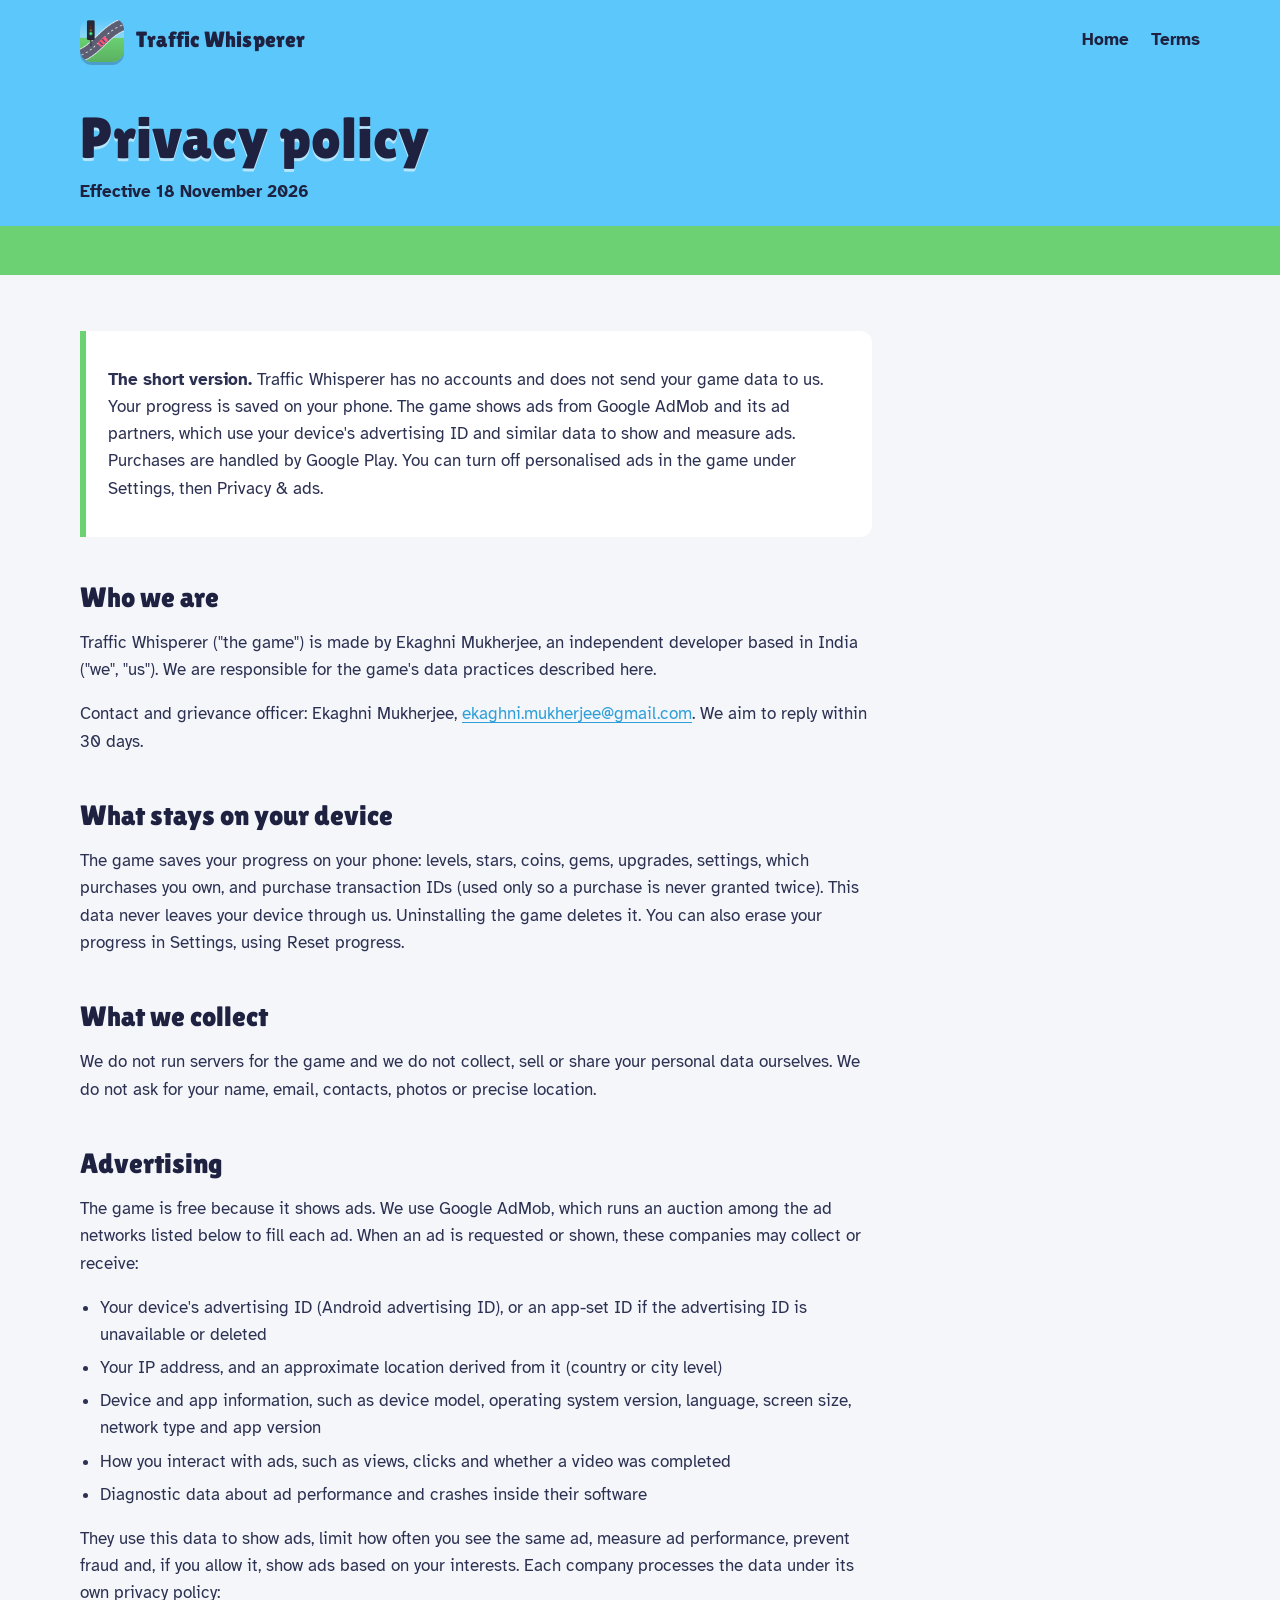
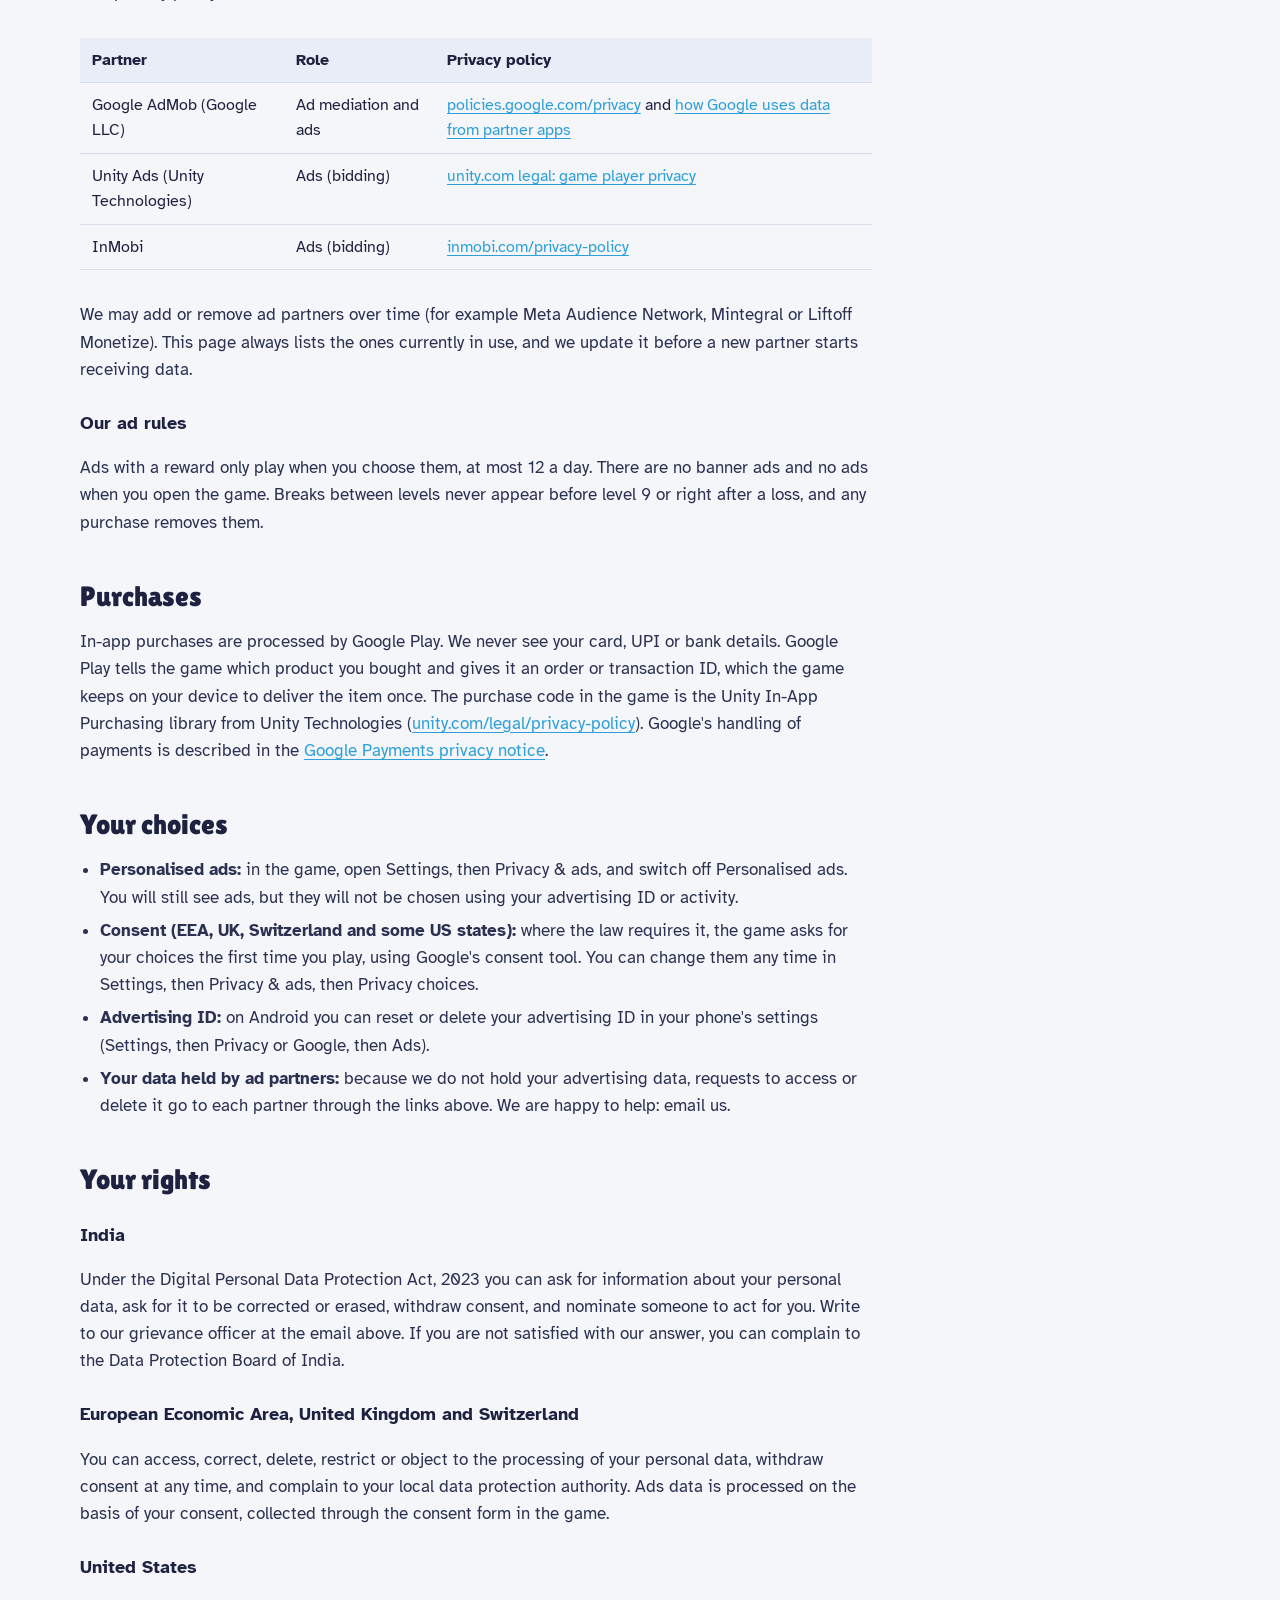
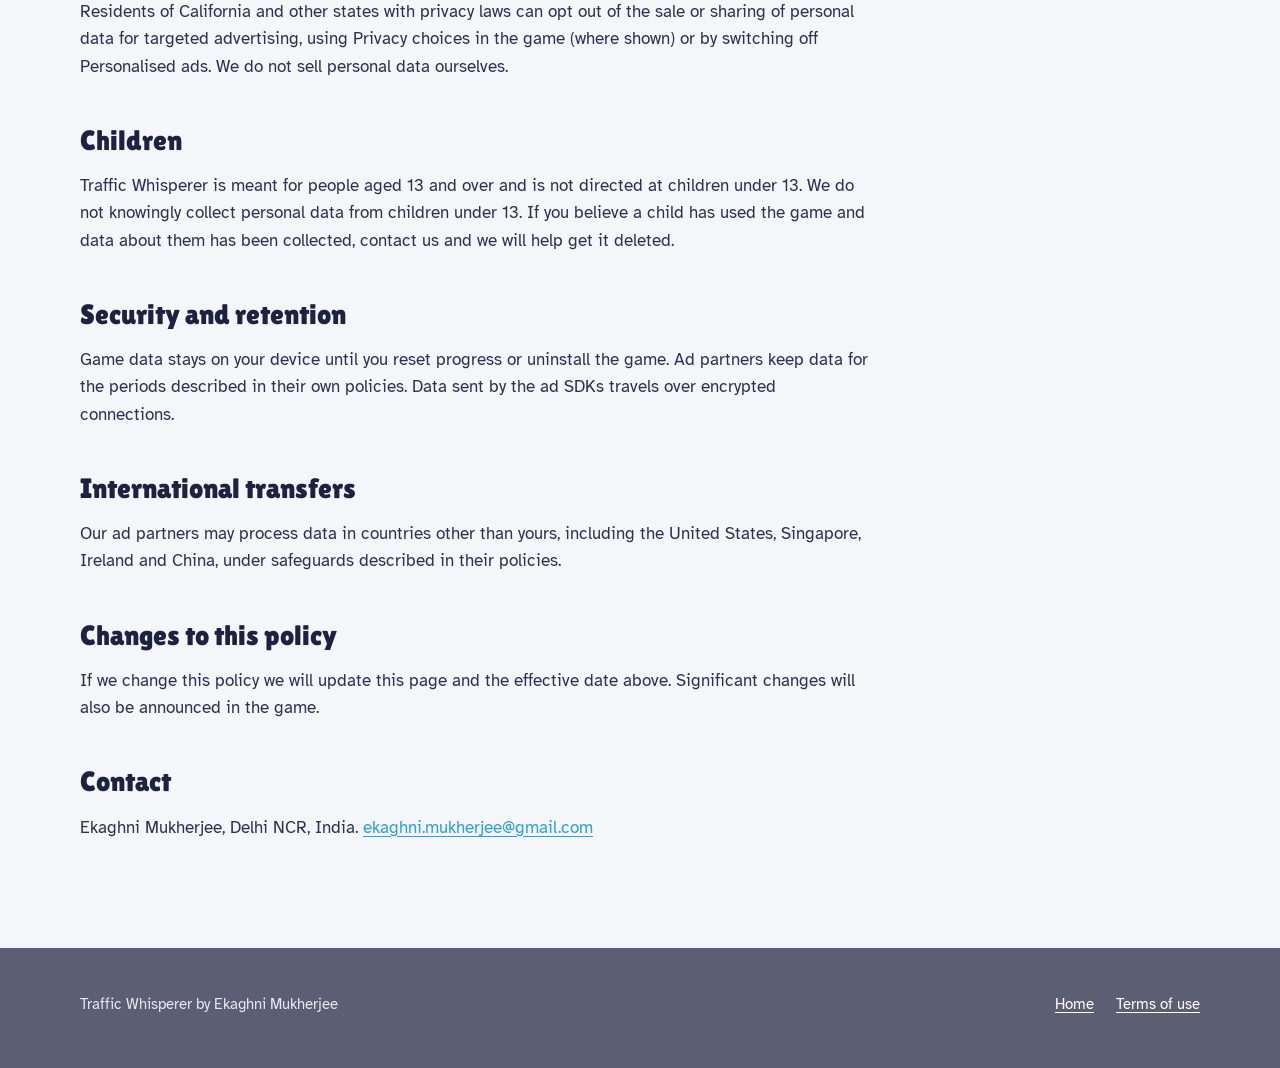
==== commit 575a7573: "List only active ad partners in privacy policy" ====
--- a/privacy.html
+++ b/privacy.html
@@ -1,118 +1,115 @@
-<!doctype html>
-<html lang="en">
-<head>
-  <meta charset="utf-8">
-  <meta name="viewport" content="width=device-width, initial-scale=1">
-  <title>Privacy Policy | Traffic Whisperer</title>
-  <meta name="description" content="How the Traffic Whisperer game handles your data: what is stored on your device, what ad partners receive, and your choices.">
-  <link rel="icon" href="assets/favicon.png">
-  <link rel="preconnect" href="https://fonts.googleapis.com">
-  <link rel="preconnect" href="https://fonts.gstatic.com" crossorigin>
-  <link href="https://fonts.googleapis.com/css2?family=Atkinson+Hyperlegible:wght@400;700&family=Lilita+One&display=swap" rel="stylesheet">
-  <link rel="stylesheet" href="style.css">
-</head>
-<body>
-  <header class="bar">
-    <div class="wrap">
-      <a class="brand" href="./"><img src="assets/icon.png" alt="" width="44" height="44">Traffic Whisperer</a>
-      <nav aria-label="Site"><a href="./">Home</a><a href="terms.html">Terms</a></nav>
-    </div>
-  </header>
-
-  <div class="legal-head">
-    <div class="wrap">
-      <h1>Privacy policy</h1>
-      <p>Effective 18 November 2026</p>
-    </div>
-  </div>
-
-  <main class="legal">
-    <div class="wrap">
-      <article>
-        <div class="summary">
-          <p><strong>The short version.</strong> Traffic Whisperer has no accounts and does not send your game data to us. Your progress is saved on your phone. The game shows ads from Google AdMob and its ad partners, which use your device's advertising ID and similar data to show and measure ads. Purchases are handled by Google Play. You can turn off personalised ads in the game under Settings, then Privacy &amp; ads.</p>
-        </div>
-
-        <h2>Who we are</h2>
-        <p>Traffic Whisperer ("the game") is made by Ekaghni Mukherjee, an independent developer based in India ("we", "us"). We are responsible for the game's data practices described here.</p>
-        <p>Contact and grievance officer: Ekaghni Mukherjee, <a href="mailto:ekaghni.mukherjee@gmail.com">ekaghni.mukherjee@gmail.com</a>. We aim to reply within 30 days.</p>
-
-        <h2>What stays on your device</h2>
-        <p>The game saves your progress on your phone: levels, stars, coins, gems, upgrades, settings, which purchases you own, and purchase transaction IDs (used only so a purchase is never granted twice). This data never leaves your device through us. Uninstalling the game deletes it. You can also erase your progress in Settings, using Reset progress.</p>
-
-        <h2>What we collect</h2>
-        <p>We do not run servers for the game and we do not collect, sell or share your personal data ourselves. We do not ask for your name, email, contacts, photos or precise location.</p>
-
-        <h2>Advertising</h2>
-        <p>The game is free because it shows ads. We use Google AdMob, which runs an auction among the ad networks listed below to fill each ad. When an ad is requested or shown, these companies may collect or receive:</p>
-        <ul>
-          <li>Your device's advertising ID (Android advertising ID), or an app-set ID if the advertising ID is unavailable or deleted</li>
-          <li>Your IP address, and an approximate location derived from it (country or city level)</li>
-          <li>Device and app information, such as device model, operating system version, language, screen size, network type and app version</li>
-          <li>How you interact with ads, such as views, clicks and whether a video was completed</li>
-          <li>Diagnostic data about ad performance and crashes inside their software</li>
-        </ul>
-        <p>They use this data to show ads, limit how often you see the same ad, measure ad performance, prevent fraud and, if you allow it, show ads based on your interests. Each company processes the data under its own privacy policy:</p>
-        <div class="tablewrap">
-        <table>
-          <thead><tr><th>Partner</th><th>Role</th><th>Privacy policy</th></tr></thead>
-          <tbody>
-            <tr><td>Google AdMob (Google LLC)</td><td>Ad mediation and ads</td><td><a href="https://policies.google.com/privacy">policies.google.com/privacy</a> and <a href="https://policies.google.com/technologies/partner-sites">how Google uses data from partner apps</a></td></tr>
-            <tr><td>Unity Ads (Unity Technologies)</td><td>Ads (bidding)</td><td><a href="https://unity.com/legal/game-player-and-app-user-privacy-policy">unity.com legal: game player privacy</a></td></tr>
-            <tr><td>Meta Audience Network (Meta Platforms)</td><td>Ads (bidding)</td><td><a href="https://www.facebook.com/privacy/policy/">facebook.com/privacy/policy</a></td></tr>
-            <tr><td>InMobi</td><td>Ads (bidding)</td><td><a href="https://www.inmobi.com/privacy-policy">inmobi.com/privacy-policy</a></td></tr>
-            <tr><td>Mintegral</td><td>Ads (bidding)</td><td><a href="https://www.mintegral.com/en/privacy">mintegral.com/en/privacy</a></td></tr>
-            <tr><td>Liftoff Monetize (Vungle)</td><td>Ads (bidding)</td><td><a href="https://liftoff.ai/privacy-policy/">liftoff.ai/privacy-policy</a></td></tr>
-          </tbody>
-        </table>
-        </div>
-        <p>We may add or remove ad partners over time. This page lists the current ones.</p>
-
-        <h3>Our ad rules</h3>
-        <p>Ads with a reward only play when you choose them, at most 12 a day. There are no banner ads and no ads when you open the game. Breaks between levels never appear before level 9 or right after a loss, and any purchase removes them.</p>
-
-        <h2>Purchases</h2>
-        <p>In-app purchases are processed by Google Play. We never see your card, UPI or bank details. Google Play tells the game which product you bought and gives it an order or transaction ID, which the game keeps on your device to deliver the item once. The purchase code in the game is the Unity In-App Purchasing library from Unity Technologies (<a href="https://unity.com/legal/privacy-policy">unity.com/legal/privacy-policy</a>). Google's handling of payments is described in the <a href="https://payments.google.com/payments/apis-secure/u/0/get_legal_document?ldo=0&amp;ldt=privacynotice">Google Payments privacy notice</a>.</p>
-
-        <h2>Your choices</h2>
-        <ul>
-          <li><strong>Personalised ads:</strong> in the game, open Settings, then Privacy &amp; ads, and switch off Personalised ads. You will still see ads, but they will not be chosen using your advertising ID or activity.</li>
-          <li><strong>Consent (EEA, UK, Switzerland and some US states):</strong> where the law requires it, the game asks for your choices the first time you play, using Google's consent tool. You can change them any time in Settings, then Privacy &amp; ads, then Privacy choices.</li>
-          <li><strong>Advertising ID:</strong> on Android you can reset or delete your advertising ID in your phone's settings (Settings, then Privacy or Google, then Ads).</li>
-          <li><strong>Your data held by ad partners:</strong> because we do not hold your advertising data, requests to access or delete it go to each partner through the links above. We are happy to help: email us.</li>
-        </ul>
-
-        <h2>Your rights</h2>
-        <h3>India</h3>
-        <p>Under the Digital Personal Data Protection Act, 2023 you can ask for information about your personal data, ask for it to be corrected or erased, withdraw consent, and nominate someone to act for you. Write to our grievance officer at the email above. If you are not satisfied with our answer, you can complain to the Data Protection Board of India.</p>
-        <h3>European Economic Area, United Kingdom and Switzerland</h3>
-        <p>You can access, correct, delete, restrict or object to the processing of your personal data, withdraw consent at any time, and complain to your local data protection authority. Ads data is processed on the basis of your consent, collected through the consent form in the game.</p>
-        <h3>United States</h3>
-        <p>Residents of California and other states with privacy laws can opt out of the sale or sharing of personal data for targeted advertising, using Privacy choices in the game (where shown) or by switching off Personalised ads. We do not sell personal data ourselves.</p>
-
-        <h2>Children</h2>
-        <p>Traffic Whisperer is meant for people aged 13 and over and is not directed at children under 13. We do not knowingly collect personal data from children under 13. If you believe a child has used the game and data about them has been collected, contact us and we will help get it deleted.</p>
-
-        <h2>Security and retention</h2>
-        <p>Game data stays on your device until you reset progress or uninstall the game. Ad partners keep data for the periods described in their own policies. Data sent by the ad SDKs travels over encrypted connections.</p>
-
-        <h2>International transfers</h2>
-        <p>Our ad partners may process data in countries other than yours, including the United States, Singapore, Ireland and China, under safeguards described in their policies.</p>
-
-        <h2>Changes to this policy</h2>
-        <p>If we change this policy we will update this page and the effective date above. Significant changes will also be announced in the game.</p>
-
-        <h2>Contact</h2>
-        <p>Ekaghni Mukherjee, Delhi NCR, India. <a href="mailto:ekaghni.mukherjee@gmail.com">ekaghni.mukherjee@gmail.com</a></p>
-      </article>
-    </div>
-  </main>
-
-  <footer>
-    <div class="wrap">
-      <span>Traffic Whisperer by Ekaghni Mukherjee</span>
-      <nav aria-label="Legal"><a href="./">Home</a><a href="terms.html">Terms of use</a></nav>
-    </div>
-  </footer>
-</body>
-</html>
+<!doctype html>
+<html lang="en">
+<head>
+  <meta charset="utf-8">
+  <meta name="viewport" content="width=device-width, initial-scale=1">
+  <title>Privacy Policy | Traffic Whisperer</title>
+  <meta name="description" content="How the Traffic Whisperer game handles your data: what is stored on your device, what ad partners receive, and your choices.">
+  <link rel="icon" href="assets/favicon.png">
+  <link rel="preconnect" href="https://fonts.googleapis.com">
+  <link rel="preconnect" href="https://fonts.gstatic.com" crossorigin>
+  <link href="https://fonts.googleapis.com/css2?family=Atkinson+Hyperlegible:wght@400;700&family=Lilita+One&display=swap" rel="stylesheet">
+  <link rel="stylesheet" href="style.css">
+</head>
+<body>
+  <header class="bar">
+    <div class="wrap">
+      <a class="brand" href="./"><img src="assets/icon.png" alt="" width="44" height="44">Traffic Whisperer</a>
+      <nav aria-label="Site"><a href="./">Home</a><a href="terms.html">Terms</a></nav>
+    </div>
+  </header>
+
+  <div class="legal-head">
+    <div class="wrap">
+      <h1>Privacy policy</h1>
+      <p>Effective 18 November 2026</p>
+    </div>
+  </div>
+
+  <main class="legal">
+    <div class="wrap">
+      <article>
+        <div class="summary">
+          <p><strong>The short version.</strong> Traffic Whisperer has no accounts and does not send your game data to us. Your progress is saved on your phone. The game shows ads from Google AdMob and its ad partners, which use your device's advertising ID and similar data to show and measure ads. Purchases are handled by Google Play. You can turn off personalised ads in the game under Settings, then Privacy &amp; ads.</p>
+        </div>
+
+        <h2>Who we are</h2>
+        <p>Traffic Whisperer ("the game") is made by Ekaghni Mukherjee, an independent developer based in India ("we", "us"). We are responsible for the game's data practices described here.</p>
+        <p>Contact and grievance officer: Ekaghni Mukherjee, <a href="mailto:ekaghni.mukherjee@gmail.com">ekaghni.mukherjee@gmail.com</a>. We aim to reply within 30 days.</p>
+
+        <h2>What stays on your device</h2>
+        <p>The game saves your progress on your phone: levels, stars, coins, gems, upgrades, settings, which purchases you own, and purchase transaction IDs (used only so a purchase is never granted twice). This data never leaves your device through us. Uninstalling the game deletes it. You can also erase your progress in Settings, using Reset progress.</p>
+
+        <h2>What we collect</h2>
+        <p>We do not run servers for the game and we do not collect, sell or share your personal data ourselves. We do not ask for your name, email, contacts, photos or precise location.</p>
+
+        <h2>Advertising</h2>
+        <p>The game is free because it shows ads. We use Google AdMob, which runs an auction among the ad networks listed below to fill each ad. When an ad is requested or shown, these companies may collect or receive:</p>
+        <ul>
+          <li>Your device's advertising ID (Android advertising ID), or an app-set ID if the advertising ID is unavailable or deleted</li>
+          <li>Your IP address, and an approximate location derived from it (country or city level)</li>
+          <li>Device and app information, such as device model, operating system version, language, screen size, network type and app version</li>
+          <li>How you interact with ads, such as views, clicks and whether a video was completed</li>
+          <li>Diagnostic data about ad performance and crashes inside their software</li>
+        </ul>
+        <p>They use this data to show ads, limit how often you see the same ad, measure ad performance, prevent fraud and, if you allow it, show ads based on your interests. Each company processes the data under its own privacy policy:</p>
+        <div class="tablewrap">
+        <table>
+          <thead><tr><th>Partner</th><th>Role</th><th>Privacy policy</th></tr></thead>
+          <tbody>
+            <tr><td>Google AdMob (Google LLC)</td><td>Ad mediation and ads</td><td><a href="https://policies.google.com/privacy">policies.google.com/privacy</a> and <a href="https://policies.google.com/technologies/partner-sites">how Google uses data from partner apps</a></td></tr>
+            <tr><td>Unity Ads (Unity Technologies)</td><td>Ads (bidding)</td><td><a href="https://unity.com/legal/game-player-and-app-user-privacy-policy">unity.com legal: game player privacy</a></td></tr>
+            <tr><td>InMobi</td><td>Ads (bidding)</td><td><a href="https://www.inmobi.com/privacy-policy">inmobi.com/privacy-policy</a></td></tr>
+          </tbody>
+        </table>
+        </div>
+        <p>We may add or remove ad partners over time (for example Meta Audience Network, Mintegral or Liftoff Monetize). This page always lists the ones currently in use, and we update it before a new partner starts receiving data.</p>
+
+        <h3>Our ad rules</h3>
+        <p>Ads with a reward only play when you choose them, at most 12 a day. There are no banner ads and no ads when you open the game. Breaks between levels never appear before level 9 or right after a loss, and any purchase removes them.</p>
+
+        <h2>Purchases</h2>
+        <p>In-app purchases are processed by Google Play. We never see your card, UPI or bank details. Google Play tells the game which product you bought and gives it an order or transaction ID, which the game keeps on your device to deliver the item once. The purchase code in the game is the Unity In-App Purchasing library from Unity Technologies (<a href="https://unity.com/legal/privacy-policy">unity.com/legal/privacy-policy</a>). Google's handling of payments is described in the <a href="https://payments.google.com/payments/apis-secure/u/0/get_legal_document?ldo=0&amp;ldt=privacynotice">Google Payments privacy notice</a>.</p>
+
+        <h2>Your choices</h2>
+        <ul>
+          <li><strong>Personalised ads:</strong> in the game, open Settings, then Privacy &amp; ads, and switch off Personalised ads. You will still see ads, but they will not be chosen using your advertising ID or activity.</li>
+          <li><strong>Consent (EEA, UK, Switzerland and some US states):</strong> where the law requires it, the game asks for your choices the first time you play, using Google's consent tool. You can change them any time in Settings, then Privacy &amp; ads, then Privacy choices.</li>
+          <li><strong>Advertising ID:</strong> on Android you can reset or delete your advertising ID in your phone's settings (Settings, then Privacy or Google, then Ads).</li>
+          <li><strong>Your data held by ad partners:</strong> because we do not hold your advertising data, requests to access or delete it go to each partner through the links above. We are happy to help: email us.</li>
+        </ul>
+
+        <h2>Your rights</h2>
+        <h3>India</h3>
+        <p>Under the Digital Personal Data Protection Act, 2023 you can ask for information about your personal data, ask for it to be corrected or erased, withdraw consent, and nominate someone to act for you. Write to our grievance officer at the email above. If you are not satisfied with our answer, you can complain to the Data Protection Board of India.</p>
+        <h3>European Economic Area, United Kingdom and Switzerland</h3>
+        <p>You can access, correct, delete, restrict or object to the processing of your personal data, withdraw consent at any time, and complain to your local data protection authority. Ads data is processed on the basis of your consent, collected through the consent form in the game.</p>
+        <h3>United States</h3>
+        <p>Residents of California and other states with privacy laws can opt out of the sale or sharing of personal data for targeted advertising, using Privacy choices in the game (where shown) or by switching off Personalised ads. We do not sell personal data ourselves.</p>
+
+        <h2>Children</h2>
+        <p>Traffic Whisperer is meant for people aged 13 and over and is not directed at children under 13. We do not knowingly collect personal data from children under 13. If you believe a child has used the game and data about them has been collected, contact us and we will help get it deleted.</p>
+
+        <h2>Security and retention</h2>
+        <p>Game data stays on your device until you reset progress or uninstall the game. Ad partners keep data for the periods described in their own policies. Data sent by the ad SDKs travels over encrypted connections.</p>
+
+        <h2>International transfers</h2>
+        <p>Our ad partners may process data in countries other than yours, including the United States, Singapore, Ireland and China, under safeguards described in their policies.</p>
+
+        <h2>Changes to this policy</h2>
+        <p>If we change this policy we will update this page and the effective date above. Significant changes will also be announced in the game.</p>
+
+        <h2>Contact</h2>
+        <p>Ekaghni Mukherjee, Delhi NCR, India. <a href="mailto:ekaghni.mukherjee@gmail.com">ekaghni.mukherjee@gmail.com</a></p>
+      </article>
+    </div>
+  </main>
+
+  <footer>
+    <div class="wrap">
+      <span>Traffic Whisperer by Ekaghni Mukherjee</span>
+      <nav aria-label="Legal"><a href="./">Home</a><a href="terms.html">Terms of use</a></nav>
+    </div>
+  </footer>
+</body>
+</html>
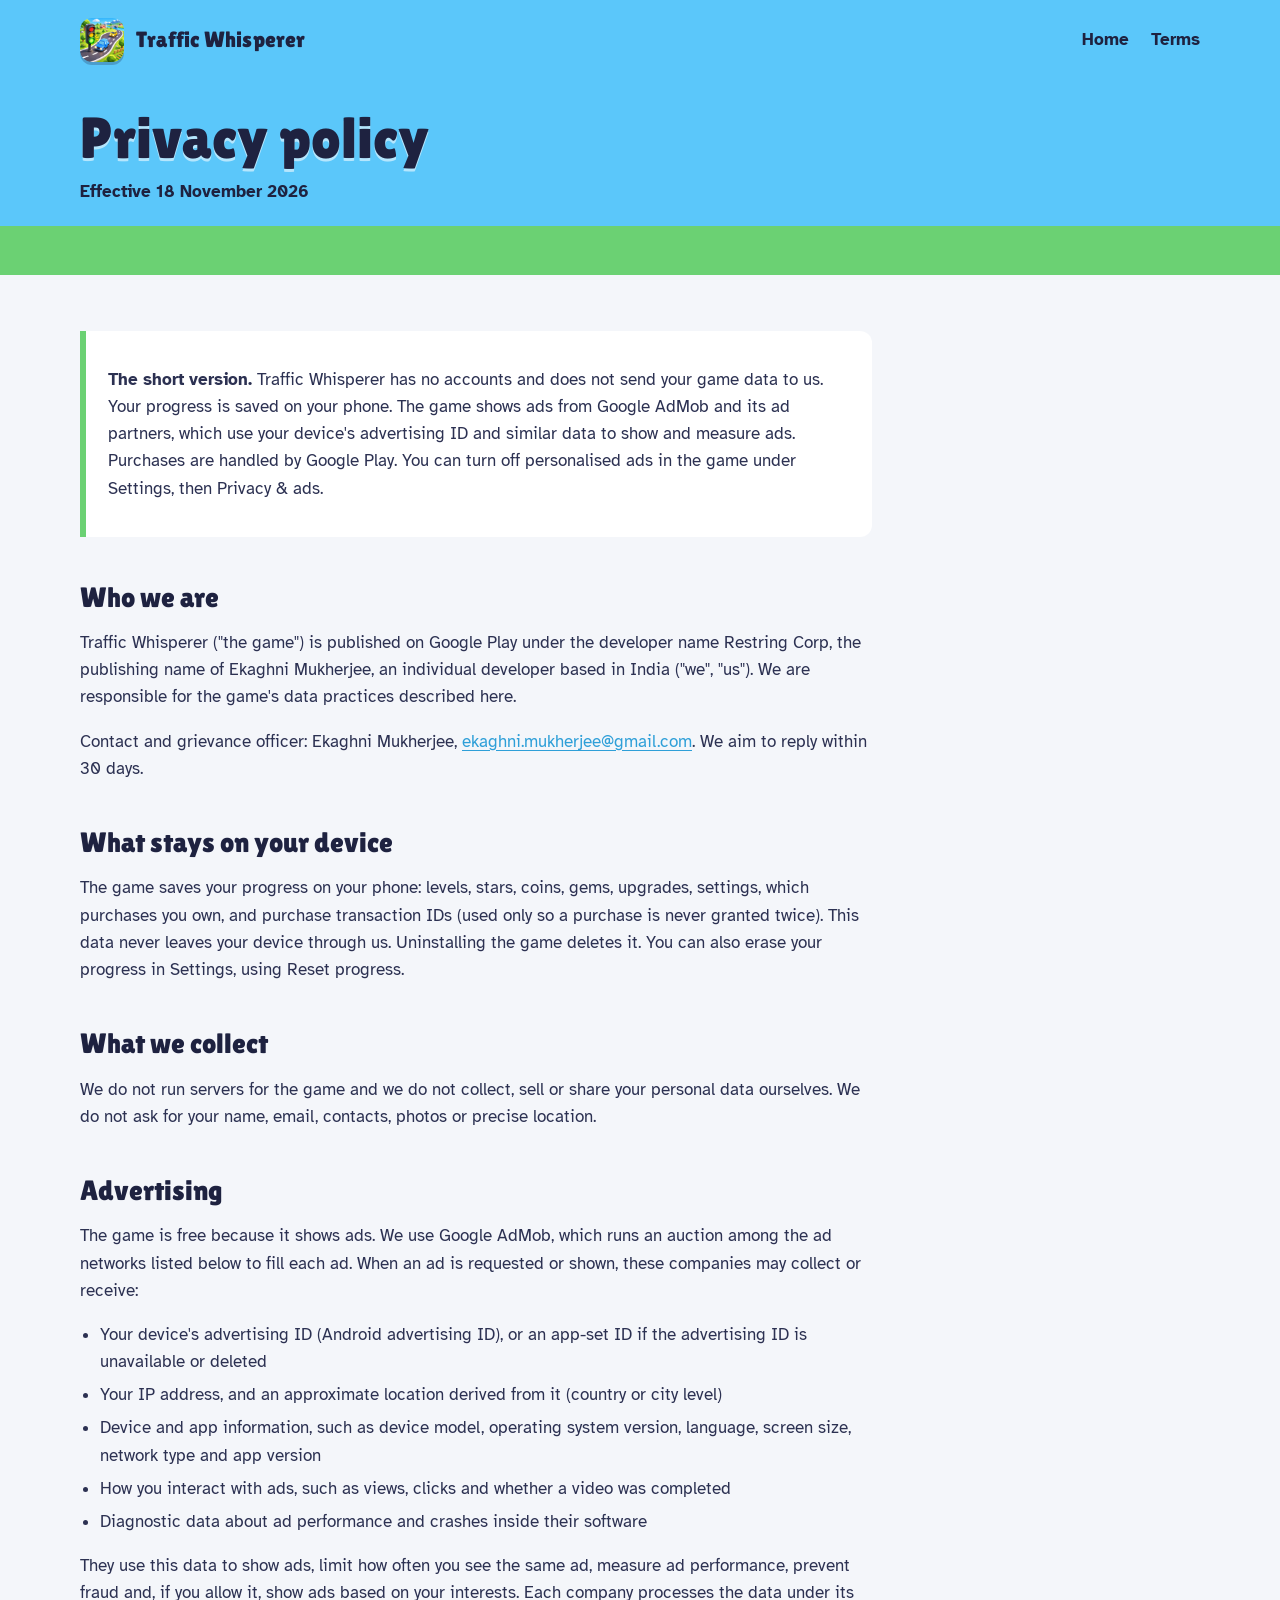
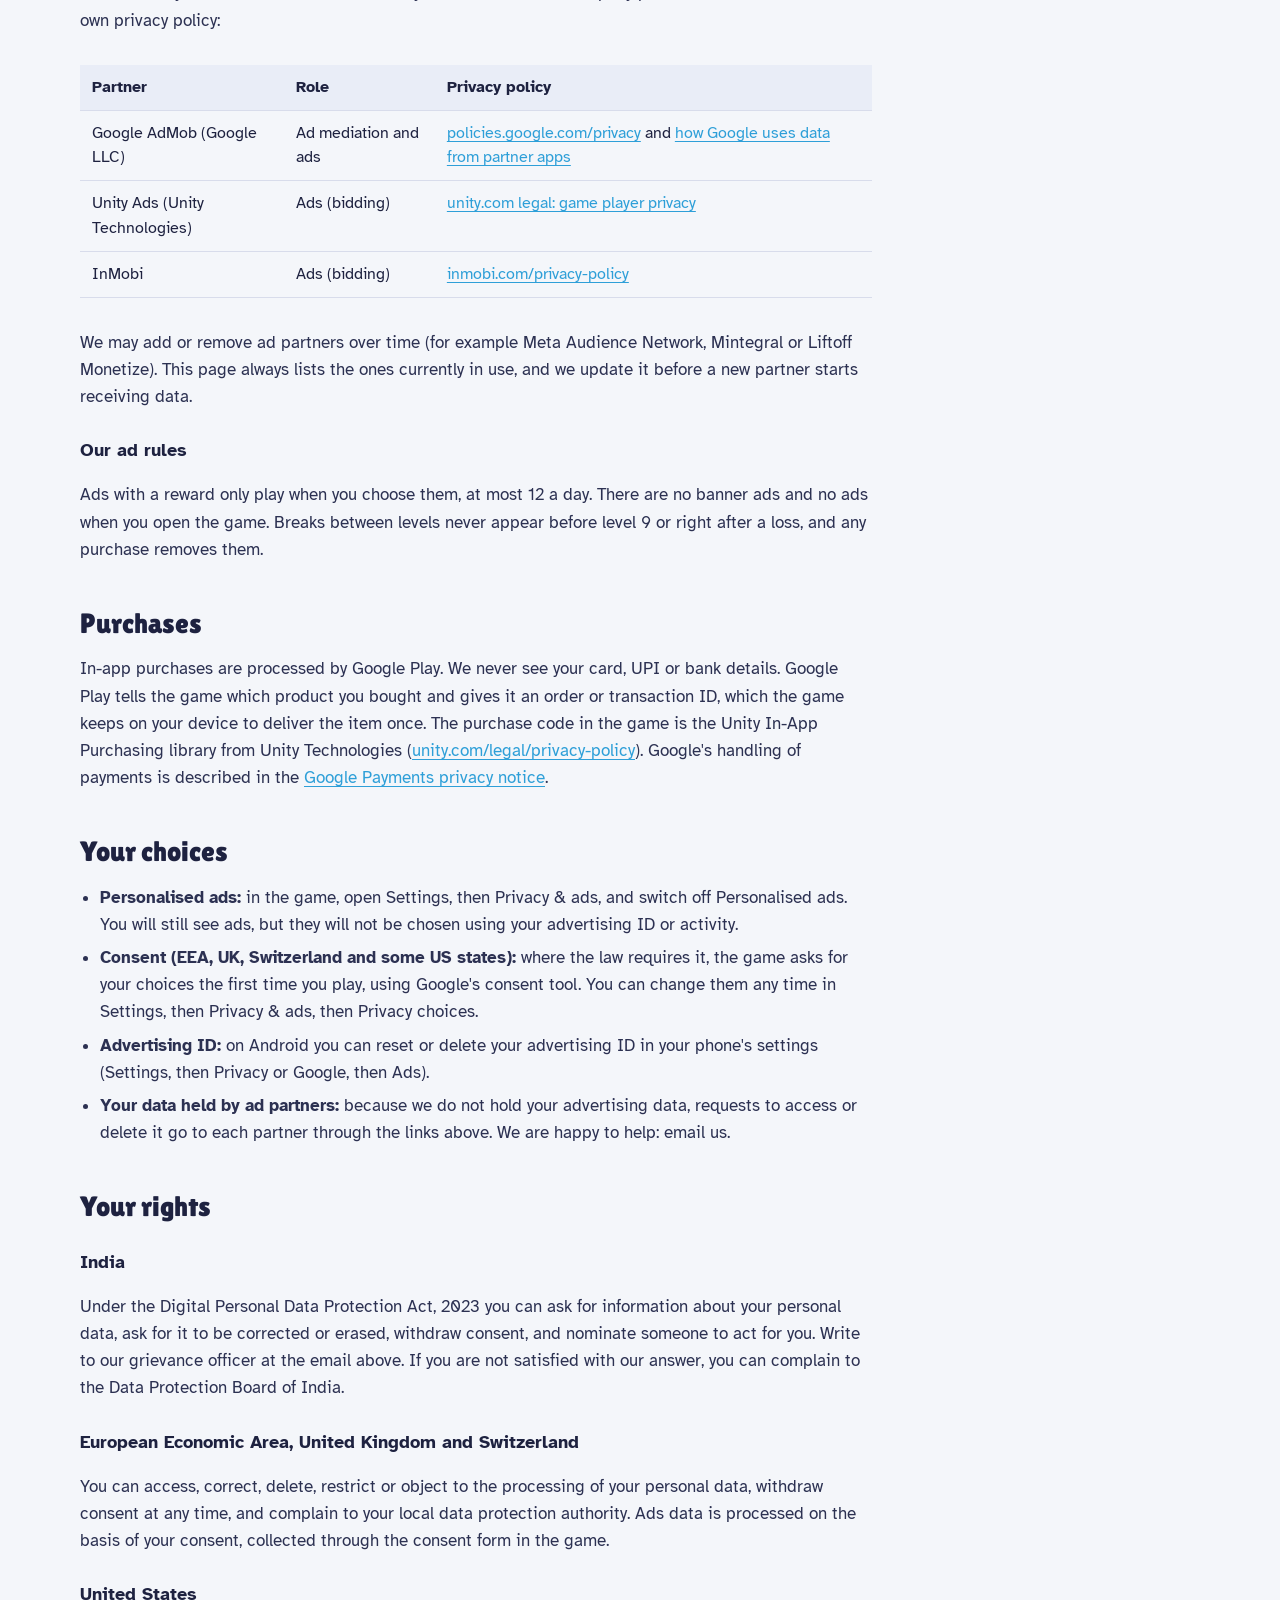
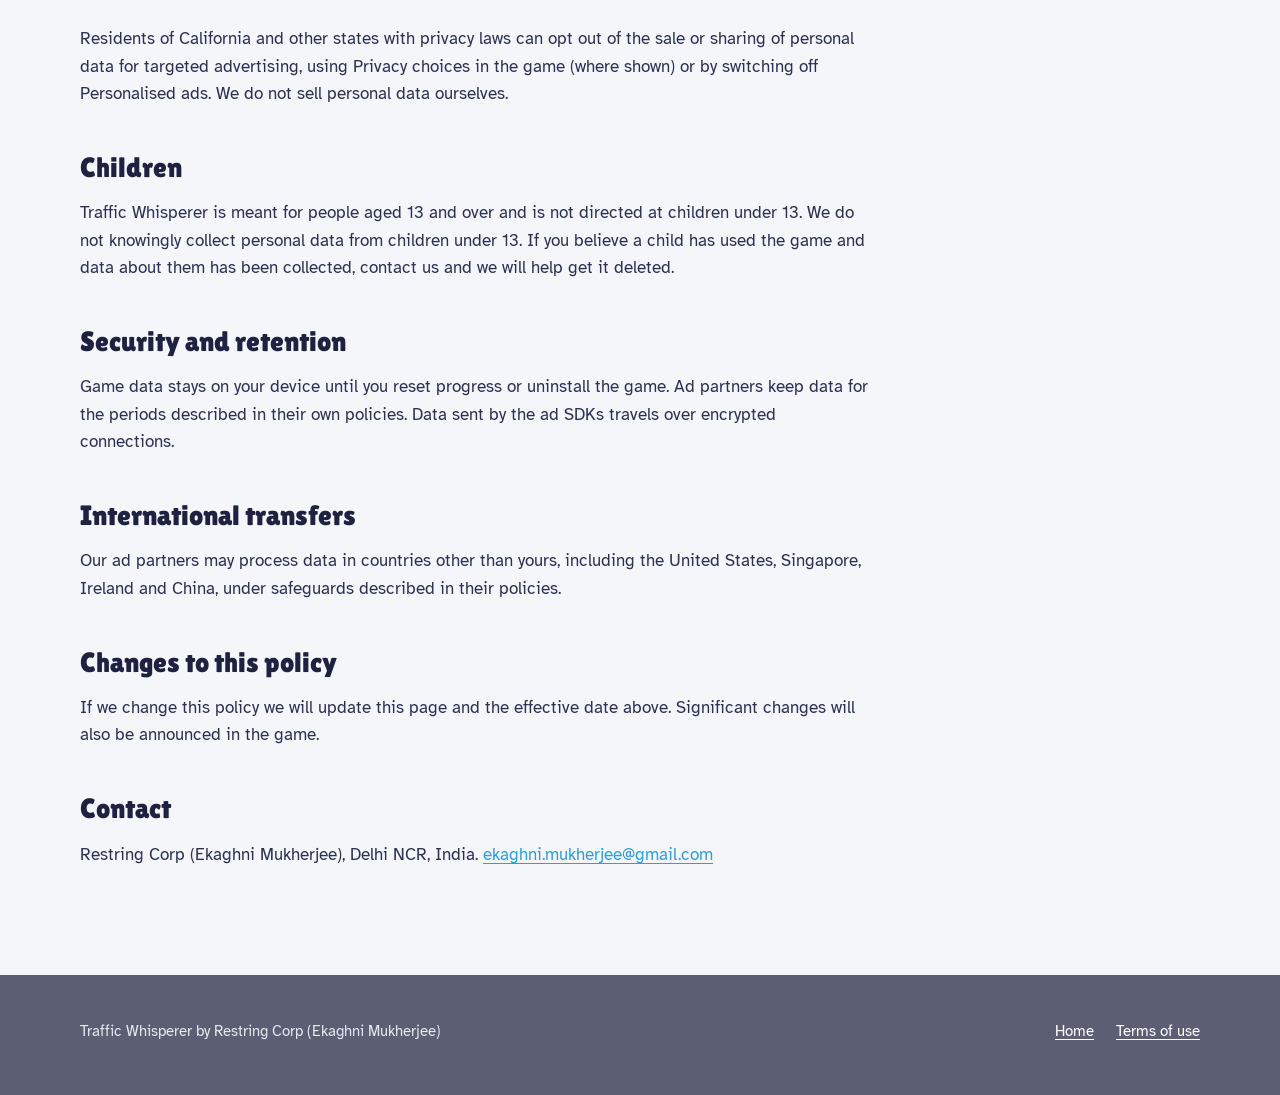
==== commit 880d26e3: "Developer name: Restring Corp (Ekaghni Mukherjee)" ====
--- a/privacy.html
+++ b/privacy.html
@@ -34,7 +34,7 @@
         </div>
 
         <h2>Who we are</h2>
-        <p>Traffic Whisperer ("the game") is made by Ekaghni Mukherjee, an independent developer based in India ("we", "us"). We are responsible for the game's data practices described here.</p>
+        <p>Traffic Whisperer ("the game") is published on Google Play under the developer name Restring Corp, the publishing name of Ekaghni Mukherjee, an individual developer based in India ("we", "us"). We are responsible for the game's data practices described here.</p>
         <p>Contact and grievance officer: Ekaghni Mukherjee, <a href="mailto:ekaghni.mukherjee@gmail.com">ekaghni.mukherjee@gmail.com</a>. We aim to reply within 30 days.</p>
 
         <h2>What stays on your device</h2>
@@ -100,14 +100,14 @@
         <p>If we change this policy we will update this page and the effective date above. Significant changes will also be announced in the game.</p>
 
         <h2>Contact</h2>
-        <p>Ekaghni Mukherjee, Delhi NCR, India. <a href="mailto:ekaghni.mukherjee@gmail.com">ekaghni.mukherjee@gmail.com</a></p>
+        <p>Restring Corp (Ekaghni Mukherjee), Delhi NCR, India. <a href="mailto:ekaghni.mukherjee@gmail.com">ekaghni.mukherjee@gmail.com</a></p>
       </article>
     </div>
   </main>
 
   <footer>
     <div class="wrap">
-      <span>Traffic Whisperer by Ekaghni Mukherjee</span>
+      <span>Traffic Whisperer by Restring Corp (Ekaghni Mukherjee)</span>
       <nav aria-label="Legal"><a href="./">Home</a><a href="terms.html">Terms of use</a></nav>
     </div>
   </footer>
